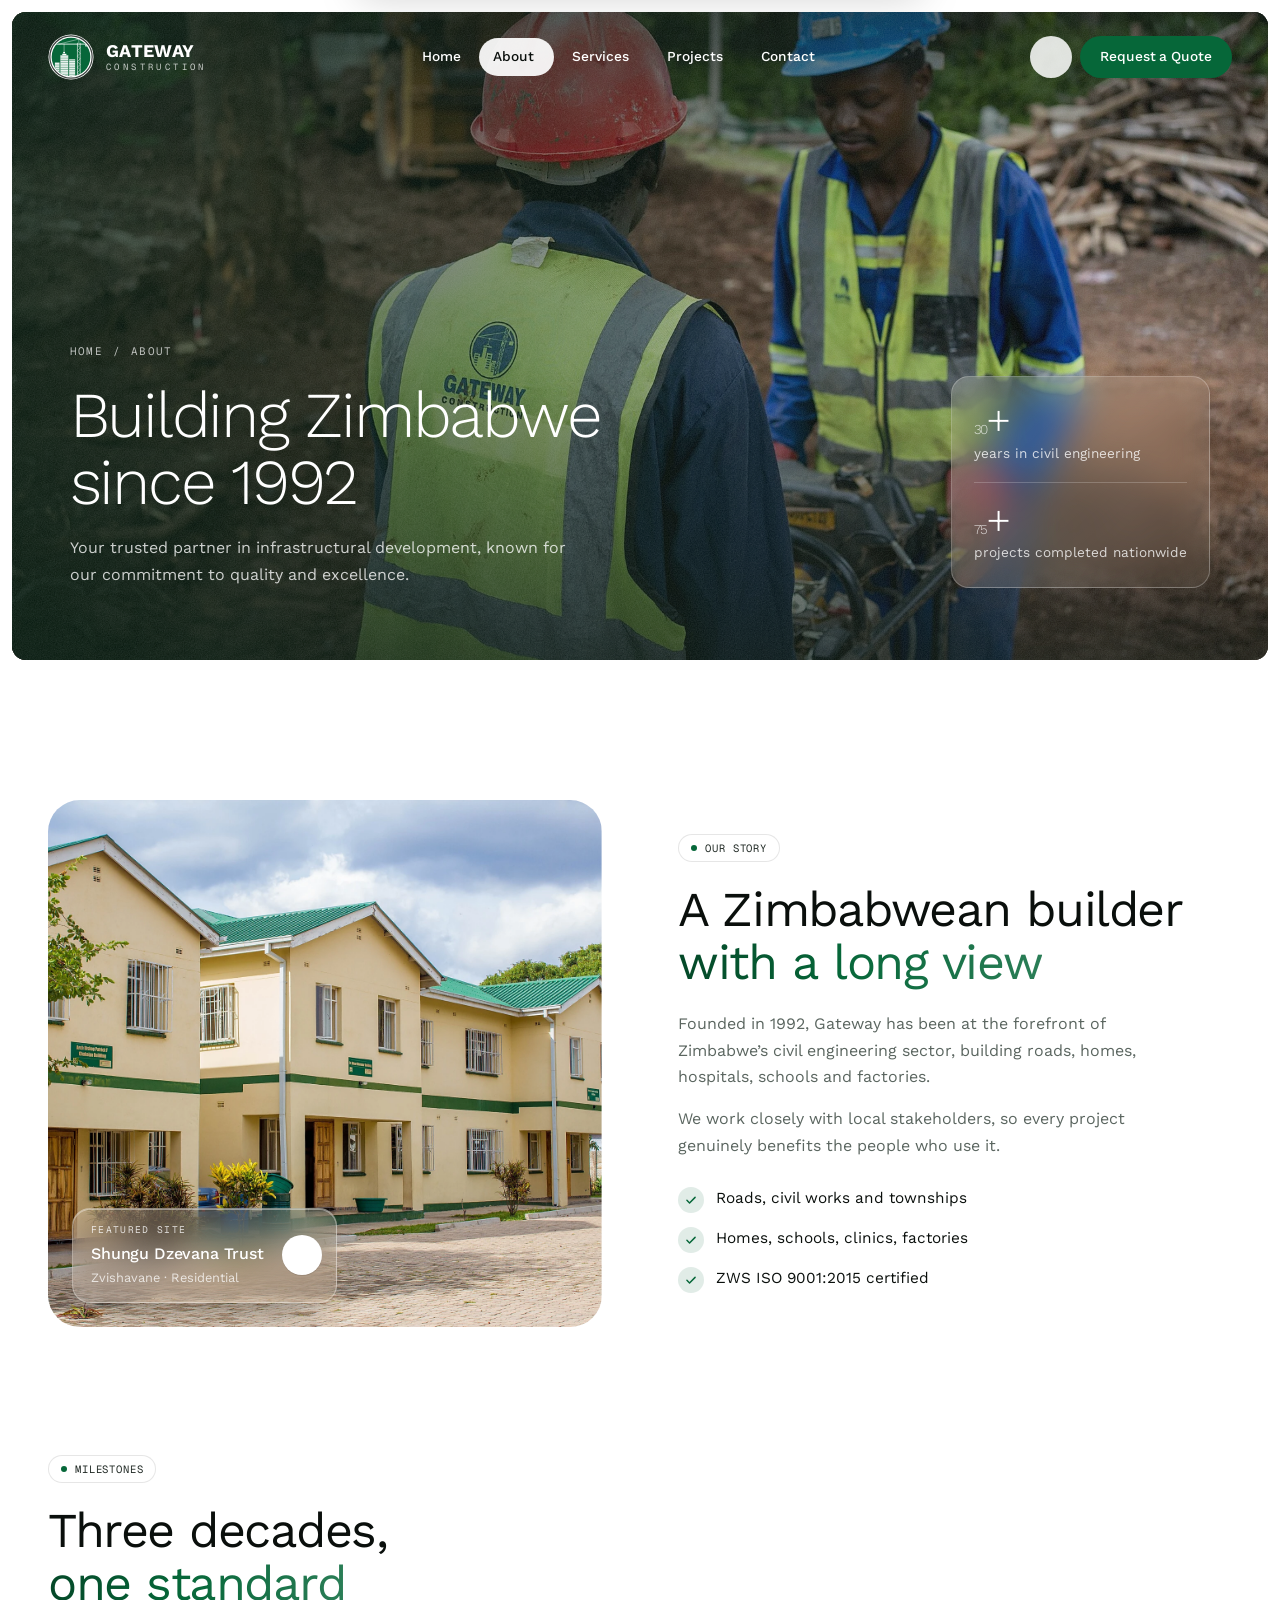
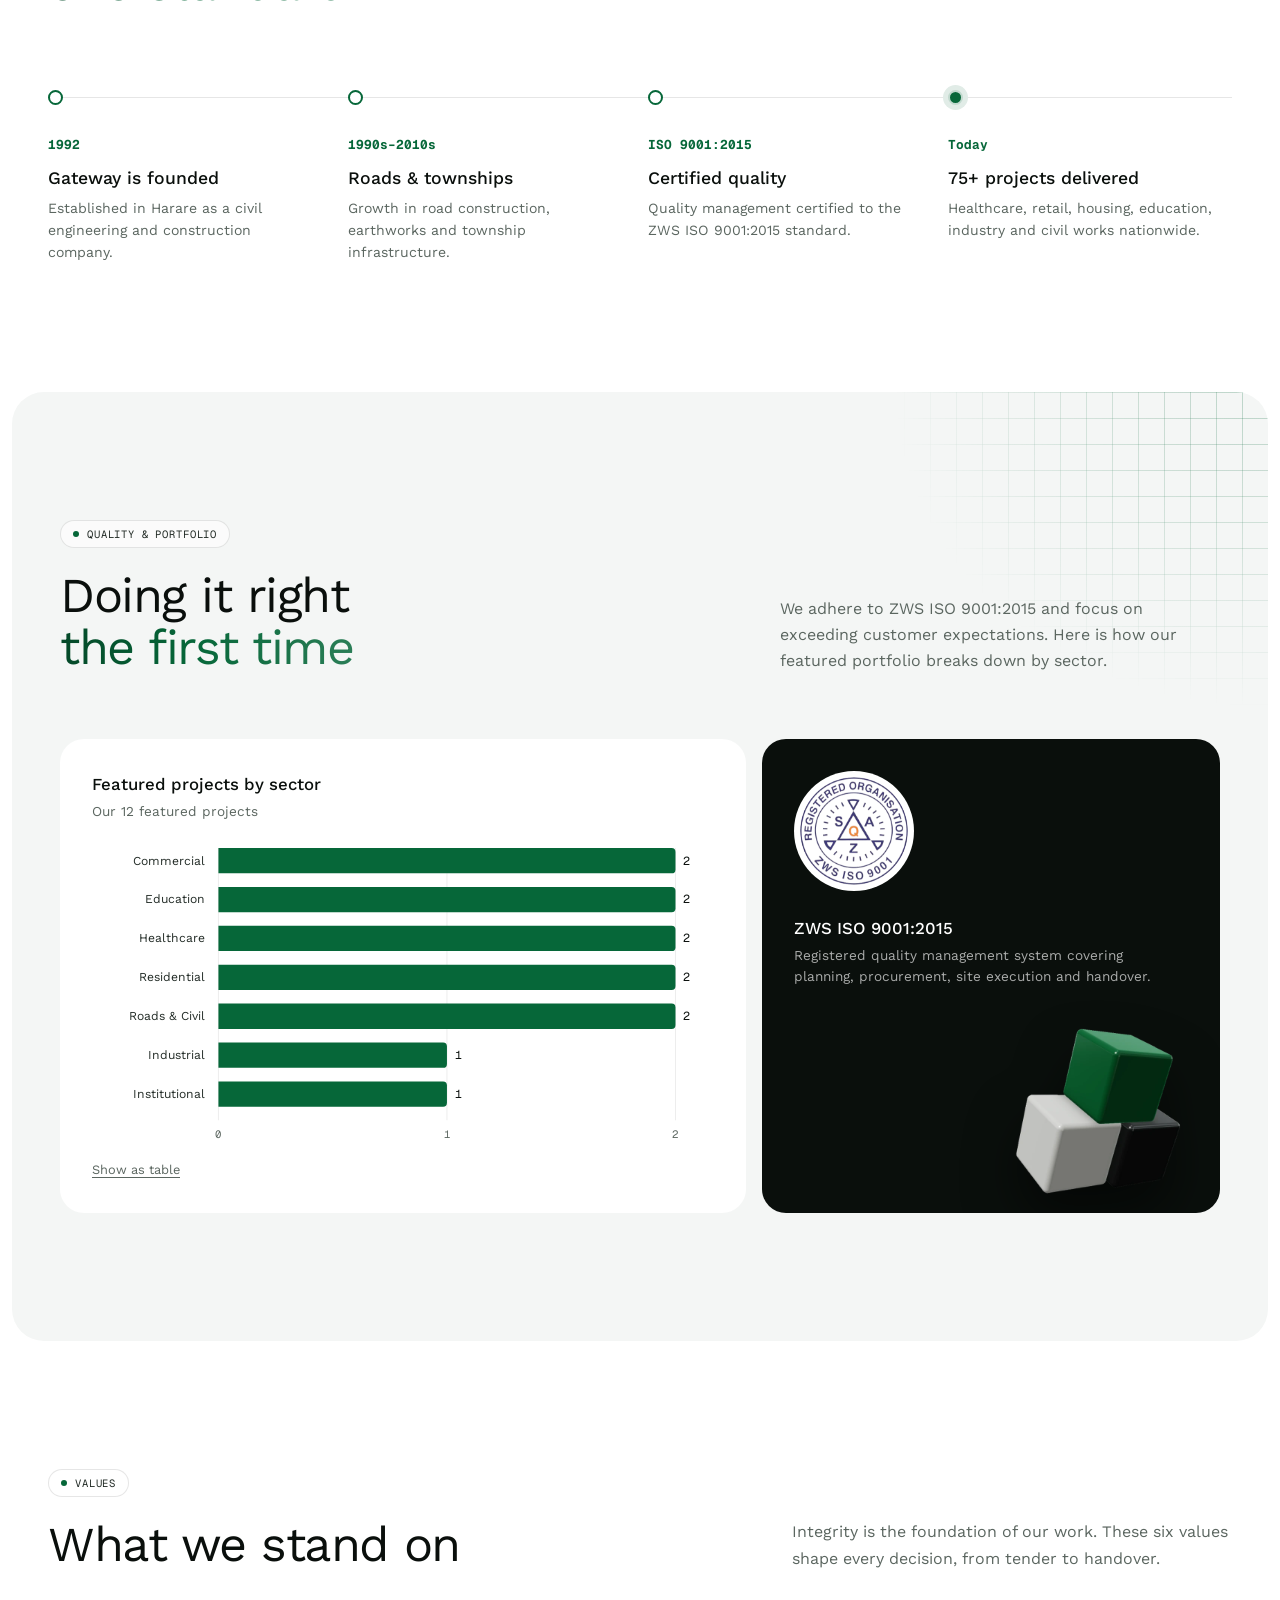
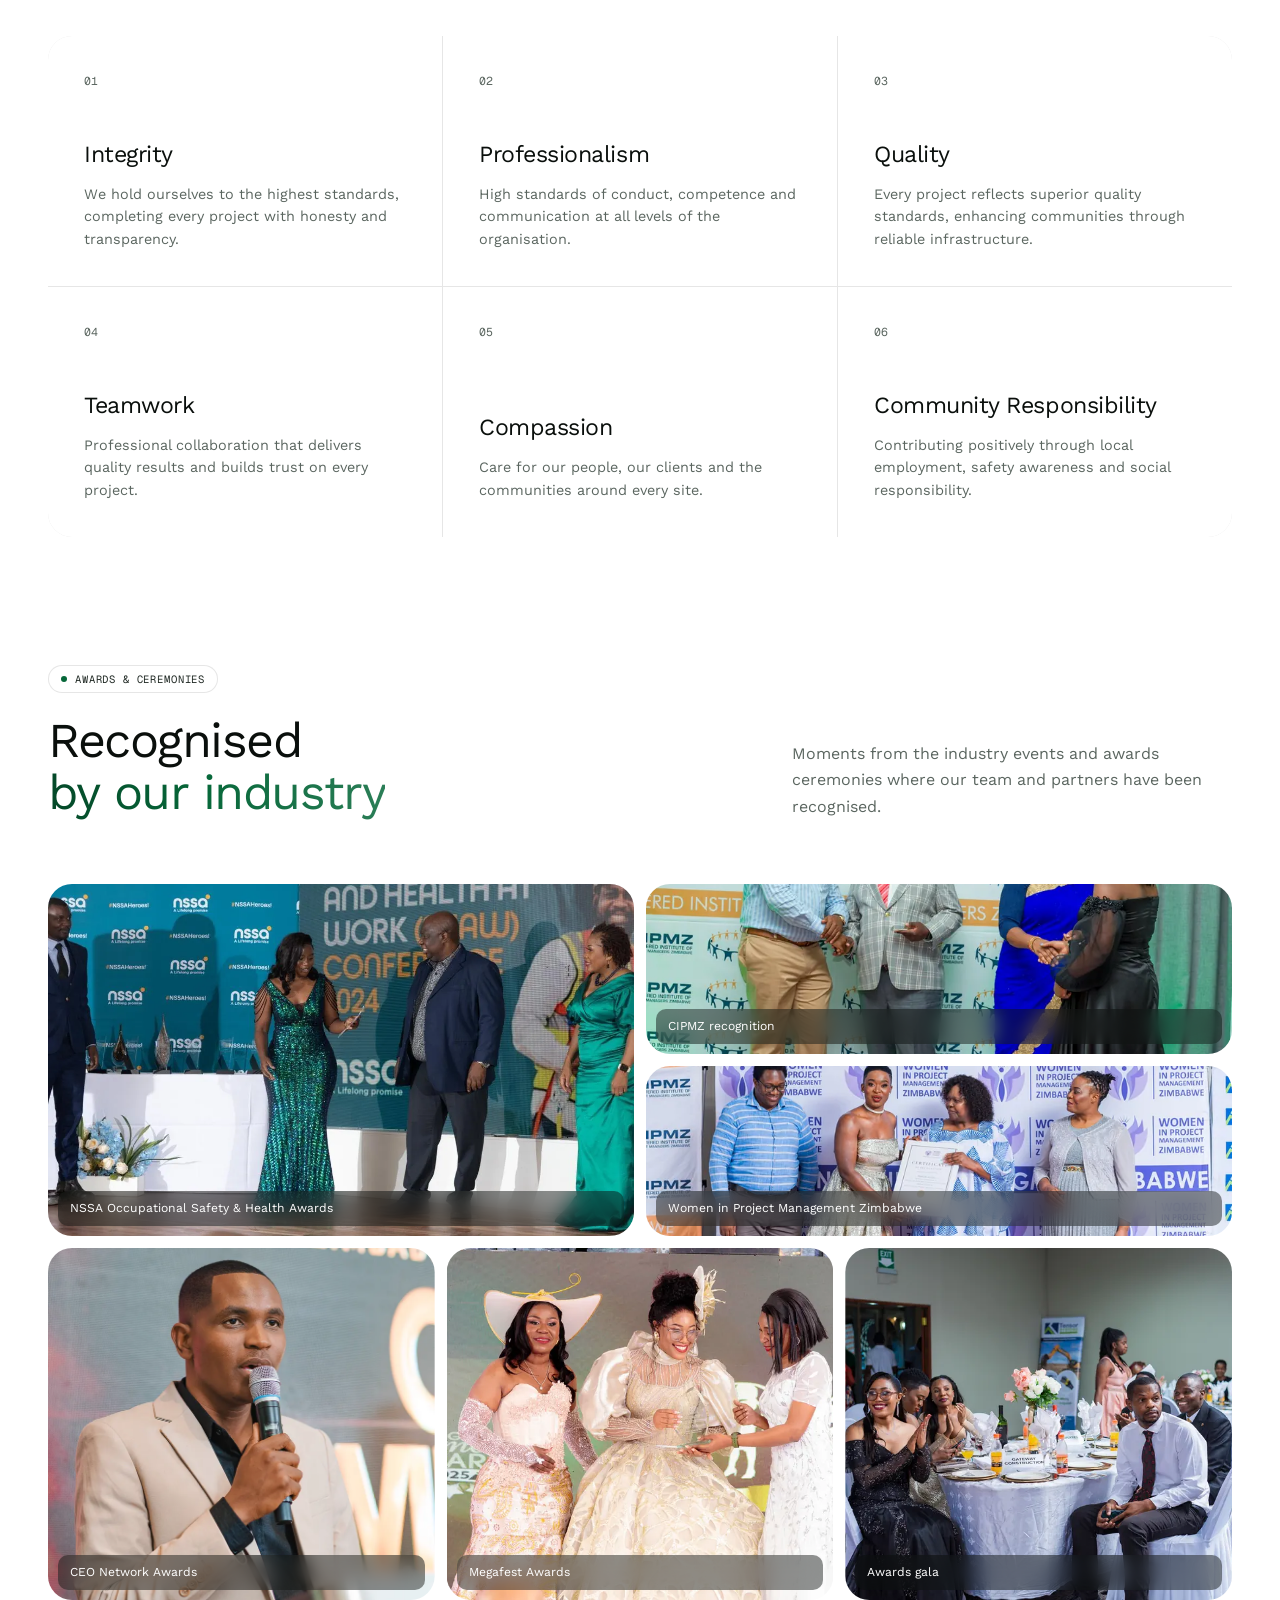
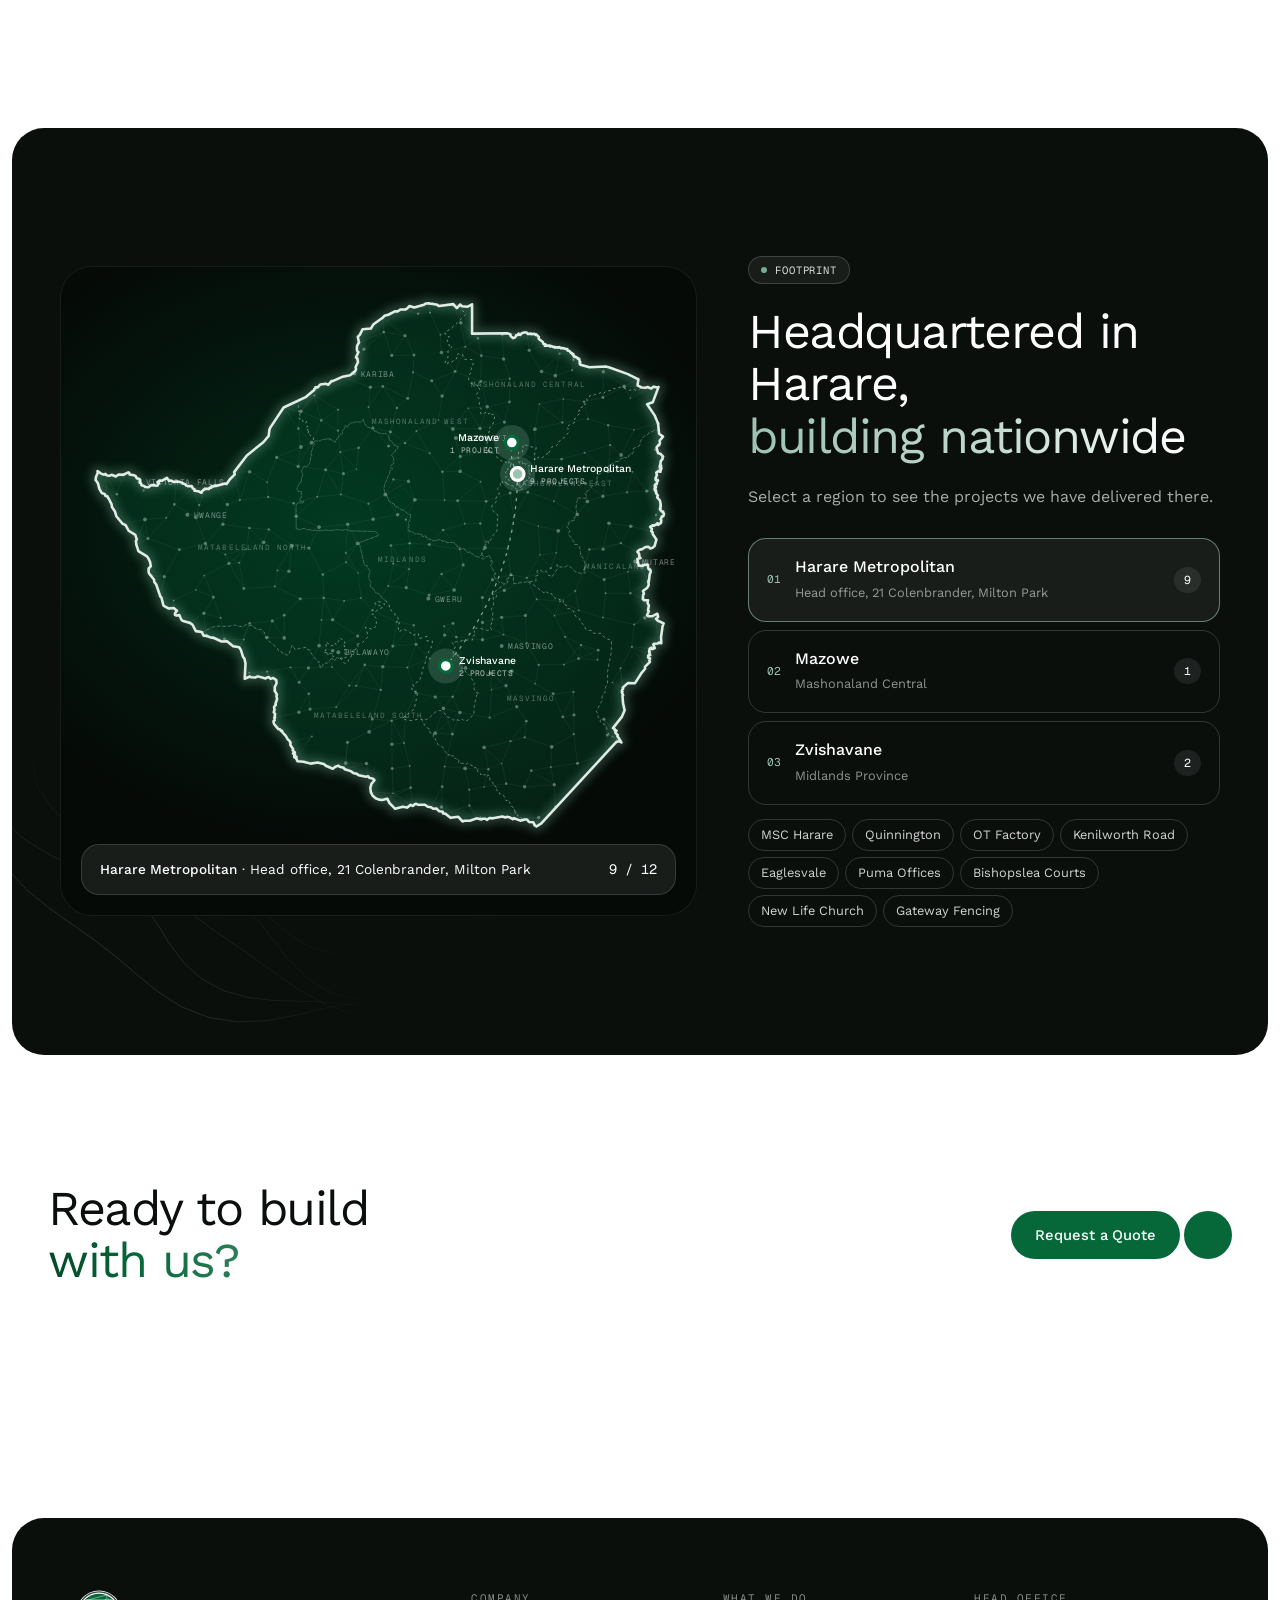
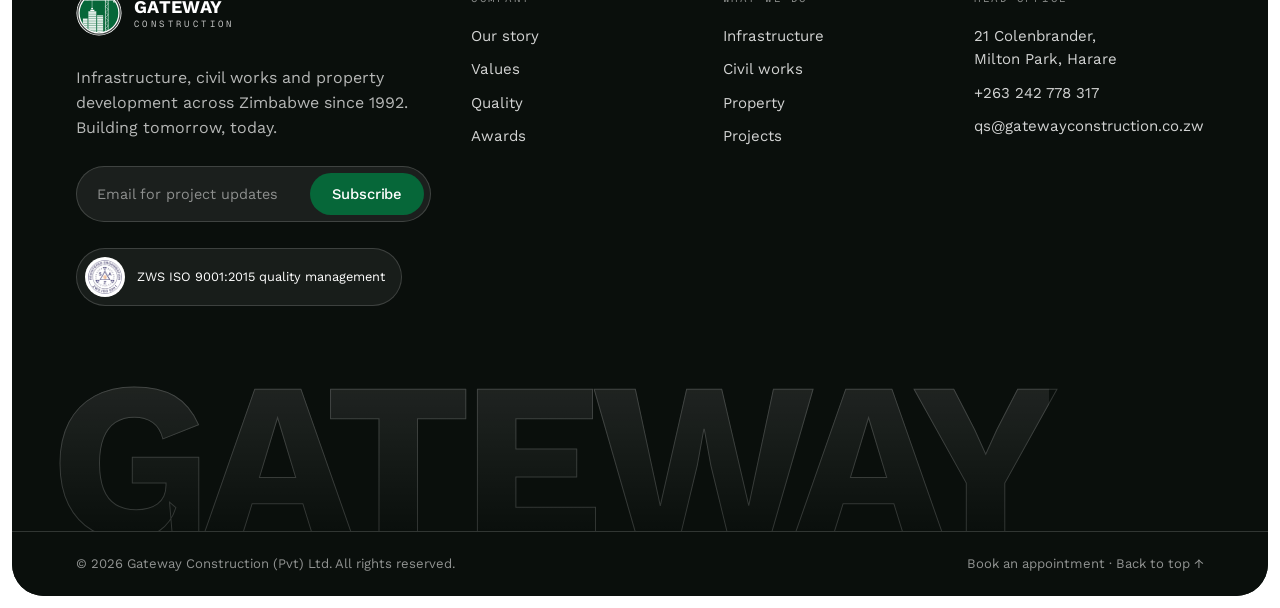
==== about.html @ 13e67cbd "Gateway Construction website Static multi-page site (home, about, services, projects, contact) with " ====
<!doctype html>
<html lang="en">
<head>
<meta charset="utf-8">
<meta name="viewport" content="width=device-width, initial-scale=1">
<title>About Gateway Construction | Since 1992</title>
<meta name="description" content="Since 1992 Gateway Construction has been at the forefront of Zimbabwe's civil engineering sector. Our story, values, ISO 9001:2015 quality commitment and awards.">
<meta name="theme-color" content="#066739">
<meta property="og:title" content="About Gateway Construction | Since 1992">
<meta property="og:description" content="Since 1992 Gateway Construction has been at the forefront of Zimbabwe's civil engineering sector. Our story, values, ISO 9001:2015 quality commitment and awards.">
<meta property="og:image" content="assets/img/projects/msc-00.webp">
<link rel="icon" href="assets/img/favicon.svg" type="image/svg+xml">
<link rel="preconnect" href="https://fonts.googleapis.com">
<link rel="preconnect" href="https://fonts.gstatic.com" crossorigin>
<link href="https://fonts.googleapis.com/css2?family=Geist+Mono:wght@400;500&family=Work+Sans:wght@300;400;500;600;700&display=swap" rel="stylesheet">
<link rel="stylesheet" href="https://cdn.jsdelivr.net/npm/@phosphor-icons/web@2.1.1/src/duotone/style.css">
<link rel="stylesheet" href="assets/css/style.css">
</head>
<body data-page="about" id="top">
<a class="skip-link" href="#main">Skip to content</a>
<svg width="0" height="0" style="position:absolute" aria-hidden="true">
  <defs>
    <pattern id="gw-win" width="4" height="5" patternUnits="userSpaceOnUse"><rect x="1" y="1.2" width="2" height="2.4" fill="#066739"/></pattern>
    <clipPath id="gw-clip"><circle cx="50" cy="50" r="42"/></clipPath>
  </defs>
  <symbol id="gw-mark" viewBox="0 0 100 100">
    <circle cx="50" cy="50" r="49" fill="#fff"/>
    <circle cx="50" cy="50" r="46" fill="none" stroke="#3d4240" stroke-width="2.6"/>
    <circle cx="50" cy="50" r="42" fill="#066739"/>
    <g clip-path="url(#gw-clip)">
      <g stroke="#fff" fill="none" stroke-linecap="round">
        <path d="M64 20V98M70 20V98" stroke-width="1.3"/>
        <path d="M64 24L70 30L64 36L70 42L64 48L70 54L64 60L70 66L64 72L70 78L64 84L70 90L64 96" stroke-width=".9"/>
        <path d="M18 22H88" stroke-width="1.8"/>
        <path d="M67 11L24 22M67 11L86 22M67 11V20" stroke-width=".9"/>
        <path d="M35 22V39" stroke-width=".9"/>
      </g>
      <rect x="81" y="22" width="6" height="5" fill="#fff"/>
      <rect x="33" y="39" width="4" height="3" fill="#fff"/>
      <rect x="27" y="46" width="17" height="60" fill="#fff"/><rect x="27" y="46" width="17" height="60" fill="url(#gw-win)"/>
      <rect x="31" y="43" width="9" height="3" fill="#fff"/>
      <rect x="46" y="55" width="13" height="50" fill="#fff"/><rect x="46" y="55" width="13" height="50" fill="url(#gw-win)"/>
      <rect x="15" y="62" width="10" height="40" fill="#fff"/><rect x="15" y="62" width="10" height="40" fill="url(#gw-win)"/>
    </g>
  </symbol>
  <symbol id="i-arrow" viewBox="0 0 24 24"><path d="M7 17L17 7M8 7h9v9" fill="none" stroke="currentColor" stroke-width="1.8" stroke-linecap="round" stroke-linejoin="round"/></symbol>
  <symbol id="i-right" viewBox="0 0 24 24"><path d="M4 12h15M13 6l6 6-6 6" fill="none" stroke="currentColor" stroke-width="1.6" stroke-linecap="round" stroke-linejoin="round"/></symbol>
  <symbol id="i-left" viewBox="0 0 24 24"><path d="M20 12H5M11 6l-6 6 6 6" fill="none" stroke="currentColor" stroke-width="1.6" stroke-linecap="round" stroke-linejoin="round"/></symbol>
  <symbol id="i-caret" viewBox="0 0 12 12"><path d="M2.5 4.5L6 8l3.5-3.5" fill="none" stroke="currentColor" stroke-width="1.5" stroke-linecap="round" stroke-linejoin="round"/></symbol>
  <symbol id="i-search" viewBox="0 0 24 24"><circle cx="11" cy="11" r="6.5" fill="none" stroke="currentColor" stroke-width="1.8"/><path d="M16 16l4 4" stroke="currentColor" stroke-width="1.8" stroke-linecap="round"/></symbol>
  <symbol id="i-menu" viewBox="0 0 24 24"><path d="M4 8h16M4 16h16" stroke="currentColor" stroke-width="1.8" stroke-linecap="round"/></symbol>
  <symbol id="i-close" viewBox="0 0 24 24"><path d="M6 6l12 12M18 6L6 18" stroke="currentColor" stroke-width="1.8" stroke-linecap="round"/></symbol>
  <symbol id="i-phone" viewBox="0 0 24 24"><path d="M5 4h4l2 5-2.5 1.5a11 11 0 0 0 5 5L15 13l5 2v4a2 2 0 0 1-2 2A16 16 0 0 1 3 6a2 2 0 0 1 2-2" fill="none" stroke="currentColor" stroke-width="1.7" stroke-linejoin="round"/></symbol>
  <symbol id="i-mail" viewBox="0 0 24 24"><rect x="3" y="5" width="18" height="14" rx="2.5" fill="none" stroke="currentColor" stroke-width="1.7"/><path d="M4 7l8 6 8-6" fill="none" stroke="currentColor" stroke-width="1.7" stroke-linejoin="round"/></symbol>
  <symbol id="i-pin" viewBox="0 0 24 24"><path d="M12 21s-7-6.2-7-11.5a7 7 0 0 1 14 0C19 14.8 12 21 12 21z" fill="none" stroke="currentColor" stroke-width="1.7"/><circle cx="12" cy="9.5" r="2.5" fill="none" stroke="currentColor" stroke-width="1.7"/></symbol>
  <symbol id="i-clock" viewBox="0 0 24 24"><circle cx="12" cy="12" r="8.5" fill="none" stroke="currentColor" stroke-width="1.7"/><path d="M12 7.5V12l3 2" fill="none" stroke="currentColor" stroke-width="1.7" stroke-linecap="round"/></symbol>
  <symbol id="s-infra" viewBox="0 0 24 24"><path d="M3 20h18M5 20V10l7-5 7 5v10M9 20v-6h6v6" fill="none" stroke="currentColor" stroke-width="1.7" stroke-linejoin="round"/></symbol>
  <symbol id="s-civil" viewBox="0 0 24 24"><path d="M3 18h4l3-9h4l3 9h4M8.5 13.5h7M12 9V4" fill="none" stroke="currentColor" stroke-width="1.7" stroke-linecap="round" stroke-linejoin="round"/></symbol>
  <symbol id="s-property" viewBox="0 0 24 24"><path d="M4 20V8l6-4v16M10 20V10h10v10M3 20h18M13 13h1M17 13h1M13 16h1M17 16h1M6.5 9h1M6.5 12h1M6.5 15h1" fill="none" stroke="currentColor" stroke-width="1.7" stroke-linecap="round" stroke-linejoin="round"/></symbol>
  <symbol id="s-road" viewBox="0 0 24 24"><path d="M8 3L4 21M16 3l4 18M12 4v3M12 10.5v3M12 17v3" fill="none" stroke="currentColor" stroke-width="1.7" stroke-linecap="round"/></symbol>
  <symbol id="v-1" viewBox="0 0 48 48"><path d="M24 4v40M4 24h40" stroke="currentColor" stroke-width="2" fill="none"/><circle cx="24" cy="24" r="10" fill="none" stroke="currentColor" stroke-width="2"/></symbol>
  <symbol id="v-2" viewBox="0 0 48 48"><rect x="6" y="6" width="36" height="36" rx="4" fill="none" stroke="currentColor" stroke-width="2"/><path d="M6 24h36M24 6v36" stroke="currentColor" stroke-width="2"/></symbol>
  <symbol id="v-3" viewBox="0 0 48 48"><path d="M24 4l18 10v20L24 44 6 34V14z" fill="none" stroke="currentColor" stroke-width="2" stroke-linejoin="round"/><path d="M6 14l18 10 18-10M24 24v20" fill="none" stroke="currentColor" stroke-width="2"/></symbol>
  <symbol id="v-4" viewBox="0 0 48 48"><circle cx="17" cy="24" r="12" fill="none" stroke="currentColor" stroke-width="2"/><circle cx="31" cy="24" r="12" fill="none" stroke="currentColor" stroke-width="2"/></symbol>
  <symbol id="v-5" viewBox="0 0 48 48"><path d="M8 40V20a16 16 0 0 1 32 0v20" fill="none" stroke="currentColor" stroke-width="2"/><path d="M16 40V22a8 8 0 0 1 16 0v18M4 40h40" fill="none" stroke="currentColor" stroke-width="2"/></symbol>
  <symbol id="v-6" viewBox="0 0 48 48"><path d="M4 40h40M8 40V28h8v12M20 40V18h8v22M32 40V8h8v32" fill="none" stroke="currentColor" stroke-width="2" stroke-linejoin="round"/></symbol>
</svg>


<div class="hero-frame">
  <section class="page-hero">
    <header class="nav">
  <a class="brand" href="index.html" aria-label="Gateway Construction home">
    <svg aria-hidden="true"><use href="#gw-mark"/></svg>
    <span class="brand-word"><b>GATEWAY</b><small>CONSTRUCTION</small></span>
  </a>
  <nav aria-label="Main">
    <ul class="menu menu-main">
      <li><a class="menu-link" data-nav="home" href="index.html">Home</a></li>
      <li><a class="menu-link" data-nav="about" href="about.html">About <i class="ph-duotone ph-caret-down caret" aria-hidden="true"></i></a>
        <div class="dropdown"><a href="about.html#story"><span>01</span>Our story</a><a href="about.html#values"><span>02</span>Values</a><a href="about.html#quality"><span>03</span>Quality &amp; ISO 9001</a><a href="about.html#awards"><span>04</span>Awards &amp; ceremonies</a></div></li>
      <li><a class="menu-link" data-nav="services" href="services.html">Services <i class="ph-duotone ph-caret-down caret" aria-hidden="true"></i></a>
        <div class="dropdown"><a href="services.html#infrastructure"><span>01</span>Infrastructure development</a><a href="services.html#civil"><span>02</span>Civil works</a><a href="services.html#property"><span>03</span>Property development</a><a href="services.html#process"><span>04</span>How we deliver</a></div></li>
      <li><a class="menu-link" data-nav="projects" href="projects.html">Projects <i class="ph-duotone ph-caret-down caret" aria-hidden="true"></i></a>
        <div class="dropdown"><a href="projects.html?project=msc"><span>HC</span>Medical Specialists Centre</a><a href="projects.html?project=mazowe"><span>CM</span>Mazowe Walk Mall</a><a href="projects.html?project=quinnington"><span>RS</span>Quinnington Housing</a><a href="projects.html#map"><span>ZW</span>Project map</a></div></li>
      <li><a class="menu-link" data-nav="contact" href="contact.html">Contact</a></li>
    </ul>
  </nav>
  <div class="nav-actions">
    <a class="icon-btn search" href="projects.html" aria-label="Browse projects"><i class="ph-duotone ph-magnifying-glass" aria-hidden="true"></i></a>
    <a class="btn" href="contact.html">Request a Quote</a>
    <a class="nav-proj" href="projects.html">Projects</a>
    <button class="burger" type="button" data-drawer="open" aria-label="Open menu" aria-expanded="false"><i class="ph-duotone ph-list" aria-hidden="true"></i></button>
  </div>
</header>

    <img src="assets/img/hero/eaglesvale-01.webp" alt="" fetchpriority="high">
    <div class="page-hero-body" id="main">
      <div>
        <p class="crumbs"><a href="index.html">Home</a> / <span>About</span></p>
        <h1 class="h1" data-split>Building Zimbabwe<br>since 1992</h1>
        <p class="lede" data-reveal style="--d:.4s">Your trusted partner in infrastructural development, known for our commitment to quality and excellence.</p>
      </div>
      <div class="page-hero-glass" data-reveal style="--d:.55s">
        <b><span data-count="30">30</span>+</b><span>years in civil engineering</span>
        <hr><b><span data-count="75">75</span>+</b><span>projects completed nationwide</span>
      </div>
    </div>
  </section>
</div>

<main>
  <section class="section" id="story">
    <div class="container feature">
      <div class="feature-media img-reveal">
        <img src="assets/img/hero/shungu-01.webp" alt="Double-storey residential units built for the Shungu Dzevana Trust" loading="lazy">
        <a class="photo-label" href="projects.html?project=shungu"><span><small>Featured site</small><b>Shungu Dzevana Trust</b><em>Zvishavane · Residential</em></span><span class="arrow-circle arrow-circle--white"><i class="ph-duotone ph-arrow-up-right" aria-hidden="true"></i></span></a>
      </div>
      <div>
        <span class="tag">Our story</span>
        <h2 class="h2" style="margin-top:22px" data-split>A Zimbabwean builder<br><span class="tone-grad">with a long view</span></h2>
        <p class="lede" style="margin-top:22px" data-reveal>Founded in 1992, Gateway has been at the forefront of Zimbabwe’s civil engineering sector, building roads, homes, hospitals, schools and factories.</p>
        <p class="lede" style="margin-top:16px" data-reveal>We work closely with local stakeholders, so every project genuinely benefits the people who use it.</p>
        <ul class="check-list" data-reveal>
          <li>Roads, civil works and townships</li>
          <li>Homes, schools, clinics, factories</li>
          <li>ZWS ISO 9001:2015 certified</li>
        </ul>
      </div>
    </div>
  </section>

  <section class="section section--flush-top">
    <div class="container">
      <div class="section-head"><div><span class="tag">Milestones</span><h2 class="h2" data-split>Three decades,<br><span class="tone-grad">one standard</span></h2></div></div>
      <div class="timeline">
        <div class="tl-item" data-reveal><b>1992</b><h3>Gateway is founded</h3><p>Established in Harare as a civil engineering and construction company.</p></div>
        <div class="tl-item" data-reveal style="--d:.08s"><b>1990s–2010s</b><h3>Roads &amp; townships</h3><p>Growth in road construction, earthworks and township infrastructure.</p></div>
        <div class="tl-item" data-reveal style="--d:.16s"><b>ISO 9001:2015</b><h3>Certified quality</h3><p>Quality management certified to the ZWS ISO 9001:2015 standard.</p></div>
        <div class="tl-item is-now" data-reveal style="--d:.24s"><b>Today</b><h3>75+ projects delivered</h3><p>Healthcare, retail, housing, education, industry and civil works nationwide.</p></div>
      </div>
    </div>
  </section>

  <section class="panel section" id="quality" data-pattern="grid" data-pattern-pos="tr">
    <div class="container">
      <div class="section-head">
        <div><span class="tag">Quality &amp; portfolio</span><h2 class="h2" data-split>Doing it right<br><span class="tone-grad">the first time</span></h2></div>
        <p class="lede" data-reveal>We adhere to ZWS ISO 9001:2015 and focus on exceeding customer expectations. Here is how our featured portfolio breaks down by sector.</p>
      </div>
      <div style="display:grid;grid-template-columns:minmax(0,1.5fr) minmax(0,1fr);gap:16px" class="q-grid">
        <div class="chart-card" style="background:#fff" data-reveal>
          <p class="chart-title">Featured projects by sector</p>
          <p class="chart-sub">Our 12 featured projects</p>
          <div class="chart" data-chart="sectors"></div>
          <button class="chart-table-toggle" type="button" aria-expanded="false">Show as table</button>
          <table class="chart-table" data-chart-table hidden></table>
        </div>
        <div class="chart-card" style="background:var(--ink);color:#fff;display:flex;flex-direction:column;overflow:hidden;--d:.1s" data-reveal>
          <img src="assets/img/clients/iso.png" alt="ZWS ISO 9001 Registered Organisation mark" width="120" height="120" style="width:120px;background:#fff;border-radius:50%;padding:6px">
          <p class="chart-title" style="margin-top:24px">ZWS ISO 9001:2015</p>
          <p class="chart-sub" style="color:rgba(255,255,255,.65)">Registered quality management system covering planning, procurement, site execution and handover.</p>
          <img src="assets/img/obj-blocks.webp" alt="" aria-hidden="true" style="width:180px;margin:auto 0 -20px auto;animation:float 7s ease-in-out infinite;filter:drop-shadow(0 30px 26px rgba(0,0,0,.5))" loading="lazy">
        </div>
      </div>
    </div>
  </section>

  <section class="section" id="values">
    <div class="container">
      <div class="section-head"><div><span class="tag">Values</span><h2 class="h2" data-split>What we stand on</h2></div><p class="lede" data-reveal>Integrity is the foundation of our work. These six values shape every decision, from tender to handover.</p></div>
      <div class="values">
        <div class="value" data-reveal><span class="n">01<i class="ph-duotone ph-shield-check glyph" aria-hidden="true"></i></span><h3>Integrity</h3><p>We hold ourselves to the highest standards, completing every project with honesty and transparency.</p></div>
        <div class="value" data-reveal style="--d:.06s"><span class="n">02<i class="ph-duotone ph-briefcase glyph" aria-hidden="true"></i></span><h3>Professionalism</h3><p>High standards of conduct, competence and communication at all levels of the organisation.</p></div>
        <div class="value" data-reveal style="--d:.12s"><span class="n">03<i class="ph-duotone ph-seal-check glyph" aria-hidden="true"></i></span><h3>Quality</h3><p>Every project reflects superior quality standards, enhancing communities through reliable infrastructure.</p></div>
        <div class="value" data-reveal><span class="n">04<i class="ph-duotone ph-users-three glyph" aria-hidden="true"></i></span><h3>Teamwork</h3><p>Professional collaboration that delivers quality results and builds trust on every project.</p></div>
        <div class="value" data-reveal style="--d:.06s"><span class="n">05<i class="ph-duotone ph-hand-heart glyph" aria-hidden="true"></i></span><h3>Compassion</h3><p>Care for our people, our clients and the communities around every site.</p></div>
        <div class="value" data-reveal style="--d:.12s"><span class="n">06<i class="ph-duotone ph-house-line glyph" aria-hidden="true"></i></span><h3>Community Responsibility</h3><p>Contributing positively through local employment, safety awareness and social responsibility.</p></div>
      </div>
    </div>
  </section>

  <section class="section section--flush-top" id="awards">
    <div class="container">
      <div class="section-head"><div><span class="tag">Awards &amp; ceremonies</span><h2 class="h2" data-split>Recognised<br><span class="tone-grad">by our industry</span></h2></div><p class="lede" data-reveal>Moments from the industry events and awards ceremonies where our team and partners have been recognised.</p></div>
      <div class="awards">
        <figure class="a1 img-reveal"><img src="assets/img/projects/awards-01.webp" alt="Award presentation on stage at the NSSA occupational safety and health conference" loading="lazy"><figcaption>NSSA Occupational Safety &amp; Health Awards</figcaption></figure>
        <figure class="a2 img-reveal" style="--d:.08s"><img src="assets/img/projects/awards-03-sm.webp" alt="Gateway representatives receiving recognition at a CIPMZ event" loading="lazy"><figcaption>CIPMZ recognition</figcaption></figure>
        <figure class="a5 img-reveal" style="--d:.16s"><img src="assets/img/projects/awards-04-sm.webp" alt="Certificate presentation at a Women in Project Management Zimbabwe event" loading="lazy"><figcaption>Women in Project Management Zimbabwe</figcaption></figure>
        <figure class="a3 img-reveal"><img src="assets/img/projects/awards-02-sm.webp" alt="Speaker addressing the CEO Network awards" loading="lazy"><figcaption>CEO Network Awards</figcaption></figure>
        <figure class="a4 img-reveal" style="--d:.08s"><img src="assets/img/projects/awards-00-sm.webp" alt="Award presentation on stage at the Megafest awards" loading="lazy"><figcaption>Megafest Awards</figcaption></figure>
        <figure class="a6 img-reveal" style="--d:.16s"><img src="assets/img/projects/awards-05-sm.webp" alt="Guests seated at an awards gala dinner" loading="lazy"><figcaption>Awards gala</figcaption></figure>
      </div>
    </div>
  </section>

  <section class="panel panel--ink on-dark section" id="map" data-pattern="contour" data-pattern-pos="bl">
    <div class="container map-wrap">
      <div class="map-card" data-reveal="fade"><div data-map style="height:100%"></div></div>
      <div>
        <span class="tag">Footprint</span>
        <h2 class="h2" style="margin-top:22px" data-split>Headquartered in Harare,<br><span class="tone-grad">building nationwide</span></h2>
        <p class="lede" style="color:rgba(255,255,255,.65);margin:20px 0 28px" data-reveal>Select a region to see the projects we have delivered there.</p>
        <ul class="map-list" data-map-list></ul>
        <p class="map-detail" data-map-detail aria-live="polite"></p>
      </div>
    </div>
  </section>

  <section class="section">
    <div class="container" style="display:flex;justify-content:space-between;align-items:center;gap:24px;flex-wrap:wrap">
      <h2 class="h2" data-split>Ready to build<br><span class="tone-grad">with us?</span></h2>
      <a class="btn-pair" href="contact.html" data-reveal><span class="btn">Request a Quote</span><span class="arrow-circle"><i class="ph-duotone ph-arrow-up-right" aria-hidden="true"></i></span></a>
    </div>
  </section>
</main>

<footer class="footer on-dark">
  <div class="footer-top">
    <div>
      <a class="brand" href="index.html"><svg aria-hidden="true"><use href="#gw-mark"/></svg><span class="brand-word"><b>GATEWAY</b><small>CONSTRUCTION</small></span></a>
      <p style="margin-top:22px;color:rgba(255,255,255,.7);max-width:36ch">Infrastructure, civil works and property development across Zimbabwe since 1992. Building tomorrow, today.</p>
      <form class="news" data-news><label class="sr-only" for="news-email">Email address</label><input id="news-email" type="email" placeholder="Email for project updates" required><button class="btn" type="submit">Subscribe</button></form>
      <span class="iso-badge"><img src="assets/img/clients/iso.png" alt="" width="40" height="40">ZWS ISO 9001:2015 quality management</span>
    </div>
    <div><h4>Company</h4><ul><li><a href="about.html#story">Our story</a></li><li><a href="about.html#values">Values</a></li><li><a href="about.html#quality">Quality</a></li><li><a href="about.html#awards">Awards</a></li></ul></div>
    <div><h4>What we do</h4><ul><li><a href="services.html#infrastructure">Infrastructure</a></li><li><a href="services.html#civil">Civil works</a></li><li><a href="services.html#property">Property</a></li><li><a href="projects.html">Projects</a></li></ul></div>
    <div><h4>Head office</h4><ul><li><a href="https://maps.google.com/?q=21+Colenbrander+Milton+Park+Harare" target="_blank" rel="noopener">21 Colenbrander,<br>Milton Park, Harare</a></li><li><a href="tel:+263242778317">+263 242 778 317</a></li><li><a href="mailto:qs@gatewayconstruction.co.zw">qs@gatewayconstruction.co.zw</a></li></ul></div>
  </div>
  <div class="footer-word" aria-hidden="true"><span>GATEWAY</span></div>
  <div class="footer-bottom"><span>© <span data-year>2026</span> Gateway Construction (Pvt) Ltd. All rights reserved.</span><span><a href="contact.html">Book an appointment</a> · <a href="#top">Back to top ↑</a></span></div>
</footer>
<div class="nav-sticky">
  <a class="brand" href="index.html" aria-label="Gateway Construction home"><svg aria-hidden="true"><use href="#gw-mark"/></svg></a>
  <ul class="menu">
    <li><a class="menu-link" data-nav="home" href="index.html">Home</a></li>
    <li><a class="menu-link" data-nav="about" href="about.html">About</a></li>
    <li><a class="menu-link" data-nav="services" href="services.html">Services</a></li>
    <li><a class="menu-link" data-nav="projects" href="projects.html">Projects</a></li>
    <li><a class="menu-link" data-nav="contact" href="contact.html">Contact</a></li>
  </ul>
  <a class="btn" href="contact.html">Request a Quote</a>
  <a class="nav-proj" href="projects.html">Projects</a>
  <button class="burger" type="button" data-drawer="open" aria-label="Open menu" aria-expanded="false"><i class="ph-duotone ph-list" aria-hidden="true"></i></button>
</div>

<div class="drawer" id="drawer" role="dialog" aria-modal="true" aria-label="Menu">
  <div class="drawer-top">
    <a class="brand" href="index.html"><svg aria-hidden="true"><use href="#gw-mark"/></svg><span class="brand-word"><b>GATEWAY</b><small>CONSTRUCTION</small></span></a>
    <button class="icon-btn" type="button" data-drawer="close" aria-label="Close menu"><i class="ph-duotone ph-x" aria-hidden="true"></i></button>
  </div>
  <nav aria-label="Mobile">
    <a href="index.html">Home <small>01</small></a>
    <a href="about.html">About <small>02</small></a>
    <div class="drawer-sub"><a href="about.html#story">Our story</a><a href="about.html#values">Values</a><a href="about.html#quality">Quality</a><a href="about.html#awards">Awards</a></div>
    <a href="services.html">Services <small>03</small></a>
    <div class="drawer-sub"><a href="services.html#infrastructure">Infrastructure</a><a href="services.html#civil">Civil works</a><a href="services.html#property">Property</a><a href="services.html#process">Process</a></div>
    <a href="projects.html">Projects <small>04</small></a>
    <div class="drawer-sub"><a href="projects.html?project=msc">MSC</a><a href="projects.html?project=mazowe">Mazowe Walk</a><a href="projects.html?project=quinnington">Quinnington</a><a href="projects.html#map">Map</a></div>
    <a href="contact.html">Contact <small>05</small></a>
  </nav>
  <div class="drawer-foot">
    <a class="btn" href="contact.html" style="justify-self:start;margin-bottom:16px">Request a Quote</a>
    <a href="tel:+263242778317">+263 242 778 317</a>
    <a href="mailto:qs@gatewayconstruction.co.zw">qs@gatewayconstruction.co.zw</a>
    <span>21 Colenbrander, Milton Park, Harare</span>
  </div>
</div>

<div class="lightbox" role="dialog" aria-modal="true" aria-labelledby="lb-title">
  <div class="lb-stage">
    <img src="[data-uri]" alt="">
    <button class="lb-nav prev" type="button" aria-label="Previous photo"><i class="ph-duotone ph-arrow-left" aria-hidden="true"></i></button>
    <button class="lb-nav next" type="button" aria-label="Next photo"><i class="ph-duotone ph-arrow-right" aria-hidden="true"></i></button>
    <div class="lb-thumbs"></div>
  </div>
  <aside class="lb-side"></aside>
  <button class="lb-close" type="button" aria-label="Close gallery"><i class="ph-duotone ph-x" aria-hidden="true"></i></button>
</div>
<div class="cursor-dot" aria-hidden="true">Drag</div>

<script src="assets/js/data.js"></script>
<script src="assets/js/zim-geo.js"></script>
<script src="assets/js/main.js"></script>
</body>
</html>
---- assets/css/style.css ----
/* =========================================================================
   Gateway Construction — style.css
   Layout language: rounded inset hero, pill navigation, glass tabs,
   bento cards, tinted shape cards, polygonal map, single-series charts.
   ========================================================================= */

:root {
  /* Brand: white, logo green (#066739) and black. Every green below is a direct
     tint (mixed with white) or shade (mixed with black) of the logo green. */
  --ink: #0a0f0c;
  --ink-2: #141b17;
  --ink-3: #222b26;
  --green-950: #021a0e;      /* 25% */
  --green-900: #022917;      /* 40% */
  --green-850: #03391f;      /* 55% */
  --green-800: #044828;      /* 70% */
  --green-700: #055830;      /* 85% */
  --green: #066739;          /* logo green */
  --green-600: #2b7e57;      /* +15% white */
  --green-500: #519475;      /* +30% */
  --green-400: #76ab92;      /* +45% */
  --green-300: #9cc2b0;      /* +60% */
  --green-200: #c1d9ce;      /* +75% */
  --green-100: #e1ece7;      /* +88% */
  --green-50: #f2f7f5;       /* +95% */
  --paper: #f4f6f5;
  --stone: #e9eeeb;
  --stone-2: #dde4e0;
  --white: #fff;
  --muted: #5b6660;
  --muted-2: #89938e;
  --line: rgba(10, 15, 12, .1);
  --line-light: rgba(255, 255, 255, .16);

  --radius-sm: 12px;
  --radius: 18px;
  --radius-lg: 24px;
  --radius-xl: 32px;
  --pill: 999px;

  --ease: cubic-bezier(.22, .8, .2, 1);
  --ease-out: cubic-bezier(.16, 1, .3, 1);
  --ease-in-out: cubic-bezier(.65, 0, .35, 1);

  --font: "Work Sans", "Inter", system-ui, sans-serif;
  --font-mono: "Geist Mono", ui-monospace, "SFMono-Regular", monospace;

  --gutter: clamp(16px, 4vw, 48px);
  --max: 1320px;
  --frame: 12px;             /* inset of rounded hero frames */
  --grain: url("data:image/svg+xml,%3Csvg xmlns='http://www.w3.org/2000/svg' width='180' height='180'%3E%3Cfilter id='n'%3E%3CfeTurbulence type='fractalNoise' baseFrequency='.85' numOctaves='3' stitchTiles='stitch'/%3E%3CfeColorMatrix values='0 0 0 0 1 0 0 0 0 1 0 0 0 0 1 0 0 0 .11 0'/%3E%3C/filter%3E%3Crect width='100%25' height='100%25' filter='url(%23n)'/%3E%3C/svg%3E");
}

*, *::before, *::after { box-sizing: border-box; }
html { -webkit-text-size-adjust: 100%; scroll-behavior: smooth; }
body {
  margin: 0;
  background: var(--white);
  color: var(--ink);
  font-family: var(--font);
  font-size: 16px;
  line-height: 1.55;
  -webkit-font-smoothing: antialiased;
  overflow-x: hidden;
}
img, svg, video { display: block; max-width: 100%; }
a { color: inherit; text-decoration: none; }
button { font: inherit; color: inherit; background: none; border: 0; cursor: pointer; padding: 0; }
h1, h2, h3, h4, p, ul, ol, figure, dl, dd { margin: 0; }
ul, ol { padding: 0; list-style: none; }
::selection { background: var(--green-200); color: var(--ink); }
:focus-visible { outline: 2px solid var(--green-500); outline-offset: 3px; border-radius: 6px; }

.sr-only { position: absolute; width: 1px; height: 1px; overflow: hidden; clip: rect(0 0 0 0); white-space: nowrap; }
.skip-link { position: fixed; left: 16px; top: -60px; z-index: 200; background: var(--ink); color: #fff; padding: 10px 16px; border-radius: var(--pill); transition: top .3s; }
.skip-link:focus { top: 16px; }

.container { width: 100%; max-width: var(--max); margin-inline: auto; padding-inline: var(--gutter); }
.section { padding-block: clamp(72px, 10vw, 140px); position: relative; }
.section--tight { padding-block: clamp(56px, 7vw, 96px); }
.section--flush-top { padding-top: 0; }

/* ---------- type ---------- */
.display {
  font-weight: 300;
  font-size: clamp(2.6rem, 6.4vw, 5.6rem);
  line-height: 1.02;
  letter-spacing: -.035em;
}
.h1 { font-weight: 300; font-size: clamp(2.4rem, 5vw, 4.4rem); line-height: 1.04; letter-spacing: -.035em; }
.h2 { font-weight: 400; font-size: clamp(2rem, 3.8vw, 3.25rem); line-height: 1.08; letter-spacing: -.03em; }
.h3 { font-weight: 400; font-size: clamp(1.3rem, 2vw, 1.65rem); line-height: 1.2; letter-spacing: -.02em; }
.h4 { font-weight: 500; font-size: 1.1rem; letter-spacing: -.01em; }
.lede { font-size: clamp(1rem, 1.25vw, 1.12rem); color: var(--muted); line-height: 1.65; max-width: 52ch; }
.muted { color: var(--muted); }
.mono { font-family: var(--font-mono); }
.tone-green { color: var(--green); }
.tone-grad {
  background: linear-gradient(92deg, var(--green-800) 0%, var(--green) 45%, var(--green-600) 100%);
  -webkit-background-clip: text; background-clip: text; color: transparent;
}
.on-dark .tone-grad { background-image: linear-gradient(92deg, var(--green-300) 0%, var(--green-200) 55%, #fff 100%); }

/* tag pill (Finovate "WHO WE ARE") */
.tag {
  display: inline-flex; align-items: center; gap: 8px;
  height: 28px; padding: 0 12px;
  border: 1px solid var(--line); border-radius: var(--pill);
  font-family: var(--font-mono); font-size: .66rem; letter-spacing: .08em; text-transform: uppercase;
  color: var(--ink-3); background: rgba(255, 255, 255, .6);
  white-space: nowrap;
}
.tag::before { content: ""; width: 6px; height: 6px; border-radius: 50%; background: var(--green); }
.tag--plain::before { display: none; }
.on-dark .tag, .tag--dark { color: rgba(255,255,255,.85); border-color: var(--line-light); background: rgba(255,255,255,.06); }
.on-dark .tag::before, .tag--dark::before { background: var(--green-400); }

/* ---------- buttons ---------- */
.btn {
  --bg: var(--green); --fg: #fff;
  display: inline-flex; align-items: center; gap: 4px;
  height: 48px; padding: 0 22px;
  border-radius: var(--pill); background: var(--bg); color: var(--fg);
  font-size: .92rem; font-weight: 500; letter-spacing: -.005em;
  transition: background .4s var(--ease), color .4s var(--ease), transform .4s var(--ease);
  white-space: nowrap;
}
.btn:hover { --bg: var(--green-800); }
.btn--white { --bg: #fff; --fg: var(--ink); }
.btn--white:hover { --bg: var(--green-100); }
.btn--dark { --bg: var(--ink); --fg: #fff; }
.btn--dark:hover { --bg: var(--green); }
.btn--ghost { --bg: rgba(255,255,255,.12); --fg: #fff; backdrop-filter: blur(12px); -webkit-backdrop-filter: blur(12px); border: 1px solid var(--line-light); }
.btn--ghost:hover { --bg: rgba(255,255,255,.22); }
.btn--line { --bg: transparent; --fg: var(--ink); border: 1px solid var(--line); }
.btn--line:hover { --bg: var(--ink); --fg: #fff; }

/* pill + separate circle arrow, as in the reference hero CTA */
.btn-pair { display: inline-flex; align-items: center; gap: 4px; }
.btn-pair .btn { padding: 0 24px; }
.btn-pair .arrow-circle { width: 48px; height: 48px; }
.btn-pair:hover .arrow-circle svg { transform: rotate(45deg); }

.arrow-circle {
  display: inline-grid; place-items: center; flex: none;
  width: 40px; height: 40px; border-radius: 50%;
  background: var(--green); color: #fff;
  transition: background .4s var(--ease), transform .5s var(--ease);
}
.arrow-circle svg { width: 16px; height: 16px; transition: transform .5s var(--ease); }
.arrow-circle--white { background: #fff; box-shadow: 0 1px 0 var(--line); }
.arrow-circle--dark { background: var(--ink); color: #fff; }
a:hover > .arrow-circle svg, .card:hover .arrow-circle svg { transform: rotate(45deg); }

.link-arrow {
  display: inline-flex; align-items: center; gap: 10px;
  font-size: .9rem; font-weight: 500;
  padding-bottom: 4px; border-bottom: 1px solid currentColor;
  transition: gap .45s var(--ease);
}
.link-arrow svg { width: 18px; height: 18px; }
.link-arrow:hover, .shape-card:hover .link-arrow { gap: 16px; }

/* =========================================================================
   NAV (sits inside the rounded hero frame)
   ========================================================================= */
.nav {
  position: absolute; inset: 0 0 auto 0; z-index: 30;
  display: flex; align-items: center; justify-content: space-between; gap: 24px;
  padding: 22px clamp(18px, 3vw, 36px);
  color: #fff;
}
.brand { display: inline-flex; align-items: center; gap: 12px; }
.brand svg { width: 46px; height: 46px; flex: none; }
.brand-word { display: grid; line-height: 1; }
.brand-word b { font-weight: 700; font-size: 1.12rem; letter-spacing: .02em; }
.brand-word small { font-family: var(--font-mono); font-size: .56rem; letter-spacing: .38em; opacity: .75; margin-top: 4px; }

.menu { display: flex; align-items: center; gap: 4px; }
.menu > li { position: relative; }
.menu a.menu-link {
  display: inline-flex; align-items: center; gap: 6px;
  height: 38px; padding: 0 14px; border-radius: var(--pill);
  font-size: .86rem; font-weight: 500;
  transition: background .35s var(--ease), color .35s var(--ease);
}
.menu a.menu-link:hover { background: rgba(255,255,255,.12); }
.menu a.menu-link[aria-current="page"] { background: rgba(255,255,255,.92); color: var(--ink); }
.menu .caret { width: 10px; height: 10px; opacity: .7; transition: transform .4s var(--ease); }
.menu li:hover .caret { transform: rotate(180deg); }

.dropdown {
  position: absolute; top: calc(100% + 10px); left: 50%;
  min-width: 260px; padding: 8px;
  background: rgba(255,255,255,.96); color: var(--ink);
  border-radius: var(--radius); box-shadow: 0 30px 60px -20px rgba(0,0,0,.35);
  backdrop-filter: blur(16px); -webkit-backdrop-filter: blur(16px);
  opacity: 0; visibility: hidden; transform: translate(-50%, 8px);
  transition: opacity .35s var(--ease), transform .45s var(--ease), visibility .35s;
}
.dropdown::before { content: ""; position: absolute; inset: -12px 0 auto; height: 12px; }
.menu li:hover .dropdown, .menu li:focus-within .dropdown { opacity: 1; visibility: visible; transform: translate(-50%, 0); }
.dropdown a { display: flex; align-items: center; gap: 12px; padding: 10px 12px; border-radius: var(--radius-sm); font-size: .88rem; transition: background .3s; }
.dropdown a:hover { background: var(--stone); }
.dropdown a span { display: grid; place-items: center; width: 30px; height: 30px; border-radius: 9px; background: var(--green-100); color: var(--green); font-family: var(--font-mono); font-size: .66rem; }

.nav-actions { display: flex; align-items: center; gap: 8px; }
.icon-btn {
  display: grid; place-items: center; width: 42px; height: 42px; border-radius: 50%;
  background: rgba(255,255,255,.85); color: var(--ink); transition: background .3s;
}
.icon-btn:hover { background: #fff; }
.icon-btn svg { width: 17px; height: 17px; }
.nav .btn { height: 42px; padding: 0 20px; font-size: .86rem; }
.burger { display: none; }

/* sticky compact nav that appears after scrolling past the hero */
.nav-sticky {
  position: fixed; top: 12px; left: 50%; z-index: 60;
  display: flex; align-items: center; gap: 18px;
  padding: 8px 8px 8px 16px; border-radius: var(--pill);
  background: rgba(12,17,15,.72); color: #fff;
  backdrop-filter: blur(18px) saturate(1.4); -webkit-backdrop-filter: blur(18px) saturate(1.4);
  border: 1px solid rgba(255,255,255,.1);
  box-shadow: 0 20px 40px -20px rgba(0,0,0,.4);
  transform: translate(-50%, -140%); transition: transform .7s var(--ease);
}
.nav-sticky.is-on { transform: translate(-50%, 0); }
.nav-sticky .brand svg { width: 32px; height: 32px; }
.nav-sticky .menu a.menu-link { height: 34px; font-size: .82rem; padding: 0 12px; }
.nav-sticky .menu a.menu-link[aria-current="page"] { background: rgba(255,255,255,.14); color: #fff; }
.nav-sticky .btn { height: 36px; padding: 0 16px; font-size: .82rem; }

/* mobile drawer */
.drawer {
  position: fixed; inset: 0; z-index: 100; display: grid; grid-template-rows: auto 1fr auto;
  padding: 20px var(--gutter) 28px; background: var(--ink); color: #fff;
  clip-path: circle(0 at calc(100% - 40px) 40px); transition: clip-path .8s var(--ease-in-out);
  overflow-y: auto;
}
.drawer.is-open { clip-path: circle(150% at calc(100% - 40px) 40px); }
.drawer-top { display: flex; justify-content: space-between; align-items: center; }
.drawer nav { display: grid; align-content: center; gap: 4px; padding-block: 32px; }
.drawer nav a { font-size: clamp(2rem, 9vw, 3rem); font-weight: 300; letter-spacing: -.03em; padding: 6px 0; display: flex; justify-content: space-between; align-items: baseline; border-bottom: 1px solid var(--line-light); }
.drawer nav a small { font-family: var(--font-mono); font-size: .7rem; opacity: .5; }
.drawer-foot { display: grid; gap: 6px; font-size: .9rem; color: rgba(255,255,255,.7); }

/* =========================================================================
   HERO (home) — rounded inset frame, slideshow, glass tabs
   ========================================================================= */
.hero-frame { padding: var(--frame); }
.hero {
  position: relative; isolation: isolate; overflow: hidden;
  min-height: min(100svh - 2 * var(--frame), 900px);
  border-radius: var(--radius-lg);
  background: var(--ink);
  color: #fff;
  display: flex; flex-direction: column; justify-content: flex-end;
}
.hero-slides, .hero-slide { position: absolute; inset: 0; }
.hero-slides {
  z-index: -2; overflow: hidden; opacity: 1;
  transform: translate3d(calc(var(--px, 0) * -14px), calc(var(--py, 0) * -10px + var(--sy, 0px)), 0) scale(1.05);
  transition: transform 1.2s var(--ease-out), opacity 1.6s var(--ease);
}
html:not(.is-loaded) .hero-slides { opacity: 0; }
/* brand grade: deep-green multiply across the frame, then fine film grain */
.hero-slides::before { content: ""; position: absolute; inset: 0; z-index: 2; pointer-events: none; mix-blend-mode: multiply;
  background: linear-gradient(135deg, rgba(2,41,23,.55) 0%, rgba(6,103,57,.14) 48%, rgba(10,15,12,.3) 100%); }
.hero-slides::after { content: ""; position: absolute; inset: -50%; z-index: 3; pointer-events: none; background: var(--grain); opacity: .55; animation: grain 1.2s steps(4) infinite; }
@keyframes grain { 25% { transform: translate(-3%, 2%); } 50% { transform: translate(2%, -3%); } 75% { transform: translate(-2%, -1%); } }
.hero-slide { opacity: 0; transition: opacity 1.8s var(--ease); }
.hero-slide.is-active { opacity: 1; z-index: 1; }
.hero-slide img {
  width: 100%; height: 100%; object-fit: cover;
  transform-origin: var(--ox, 50%) var(--oy, 50%); transform: scale(1.18);
  filter: saturate(1.08) contrast(1.07) brightness(.97) blur(10px);
  transition: filter 1.8s var(--ease);
}
.hero-slide.is-active img { filter: saturate(1.08) contrast(1.07) brightness(.97) blur(0); animation: kenburns 10s cubic-bezier(.25, .6, .3, 1) forwards; }
@keyframes kenburns { from { transform: scale(1.18); } to { transform: scale(1.03); } }
.hero::after {
  content: ""; position: absolute; inset: 0; z-index: -1; pointer-events: none;
  background:
    radial-gradient(120% 90% at 50% 45%, transparent 55%, rgba(2,26,14,.45) 100%),
    linear-gradient(90deg, rgba(2,26,14,.8) 0%, rgba(2,26,14,.42) 40%, rgba(2,26,14,0) 70%),
    linear-gradient(0deg, rgba(10,15,12,.72) 0%, rgba(10,15,12,0) 38%),
    linear-gradient(180deg, rgba(10,15,12,.5) 0%, rgba(10,15,12,0) 22%);
}
.hero-body {
  padding: 0 clamp(20px, 4.5vw, 64px);
  margin-bottom: clamp(40px, 8vh, 96px);
  max-width: 980px;
}
.hero-eyebrow { display: flex; align-items: center; gap: 14px; margin-bottom: 26px; font-family: var(--font-mono); font-size: .7rem; letter-spacing: .16em; text-transform: uppercase; color: rgba(255,255,255,.8); }
.hero-eyebrow i { width: 8px; height: 8px; border-radius: 50%; background: var(--green-400); box-shadow: 0 0 0 6px rgba(118,171,146,.22); animation: pulse 2.4s ease-in-out infinite; }
@keyframes pulse { 50% { box-shadow: 0 0 0 11px rgba(118,171,146,0); } }
.hero h1 .line-rule { display: inline-flex; align-items: center; gap: .3em; }
.hero h1 .line-rule::after {
  content: ""; display: inline-block; width: clamp(40px, 9vw, 140px); height: 1px; margin-left: .2em;
  background: linear-gradient(90deg, var(--green-300), rgba(255,255,255,.2)); transform-origin: left; transform: scaleX(0);
  transition: transform 1.2s var(--ease-out) .9s;
}
.is-loaded .hero h1 .line-rule::after { transform: scaleX(1); }
.hero-sub { margin-top: 22px; color: rgba(255,255,255,.78); max-width: 46ch; font-size: clamp(.98rem, 1.2vw, 1.08rem); }
.hero-cta { display: flex; flex-wrap: wrap; gap: 14px; margin-top: 34px; align-items: center; }

/* vertical slide indicator on the right */
.hero-indicator {
  position: absolute; right: clamp(16px, 3vw, 40px); top: 50%; transform: translateY(-50%);
  display: grid; justify-items: center; gap: 10px;
  font-family: var(--font-mono); font-size: .62rem; color: rgba(255,255,255,.7);
}
.hero-indicator .track { width: 2px; height: 120px; background: rgba(255,255,255,.22); border-radius: 2px; overflow: hidden; }
.hero-indicator .track i { display: block; width: 100%; height: 0; background: #fff; }

/* bottom glass tabs */
.hero-tabs {
  display: grid; grid-template-columns: repeat(3, 1fr); gap: 12px;
  padding: 0 clamp(20px, 4.5vw, 64px) clamp(20px, 3vw, 32px);
}
.hero-tab {
  position: relative; overflow: hidden; text-align: left;
  display: flex; align-items: center; justify-content: space-between; gap: 12px;
  height: 54px; padding: 0 18px; border-radius: var(--radius-sm);
  background: rgba(255,255,255,.14); color: rgba(255,255,255,.92);
  border: 1px solid rgba(255,255,255,.14);
  backdrop-filter: blur(16px) saturate(1.3); -webkit-backdrop-filter: blur(16px) saturate(1.3);
  font-family: var(--font-mono); font-size: .66rem; letter-spacing: .1em; text-transform: uppercase;
  transition: background .5s var(--ease), color .5s var(--ease);
}
.hero-tab:hover { background: rgba(255,255,255,.24); }
.hero-tab.is-active { background: rgba(255,255,255,.94); color: var(--ink); }
.hero-tab .bar { position: absolute; left: 0; bottom: 0; height: 2px; width: 0; background: var(--green); }
.hero-tab em { font-style: normal; opacity: .55; }

/* =========================================================================
   PAGE HERO (inner pages)
   ========================================================================= */
.page-hero {
  position: relative; isolation: isolate; overflow: hidden;
  min-height: clamp(520px, 72svh, 720px);
  border-radius: var(--radius-lg);
  background: var(--ink); color: #fff;
  display: flex; align-items: flex-end;
}
.page-hero > img { position: absolute; inset: 0; width: 100%; height: 100%; object-fit: cover; z-index: -2; transform: scale(1.12) translateY(var(--sy, 0px)); filter: saturate(1.08) contrast(1.07) brightness(.97) blur(8px); transition: transform 2.6s var(--ease-out), filter 1.8s var(--ease); }
.is-loaded .page-hero > img { transform: scale(1.03) translateY(var(--sy, 0px)); filter: saturate(1.08) contrast(1.07) brightness(.97) blur(0); }
.page-hero::after { content: ""; position: absolute; inset: 0; z-index: -1; background: var(--grain), radial-gradient(120% 90% at 50% 45%, transparent 55%, rgba(2,26,14,.45) 100%), linear-gradient(90deg, rgba(2,26,14,.82), rgba(2,26,14,.32) 60%, rgba(2,26,14,.08)), linear-gradient(0deg, rgba(10,15,12,.6), transparent 45%), linear-gradient(180deg, rgba(10,15,12,.5), transparent 25%); }
.page-hero-body { width: 100%; padding: 0 clamp(20px, 4.5vw, 64px) clamp(32px, 6vw, 72px); display: grid; grid-template-columns: 1fr auto; align-items: end; gap: 32px; }
.crumbs { display: flex; gap: 10px; align-items: center; margin-bottom: 22px; font-family: var(--font-mono); font-size: .68rem; letter-spacing: .12em; text-transform: uppercase; color: rgba(255,255,255,.7); }
.crumbs a:hover { color: var(--green-200); }
.page-hero .lede { color: rgba(255,255,255,.78); margin-top: 20px; }
.page-hero-glass {
  width: min(320px, 100%); padding: 22px; border-radius: var(--radius);
  background: linear-gradient(140deg, rgba(255,255,255,.22), rgba(255,255,255,.06));
  border: 1px solid rgba(255,255,255,.24);
  backdrop-filter: blur(18px) saturate(1.4); -webkit-backdrop-filter: blur(18px) saturate(1.4);
}
.page-hero-glass b { display: block; font-weight: 300; font-size: 2.6rem; letter-spacing: -.04em; line-height: 1; }
.page-hero-glass span { font-size: .85rem; color: rgba(255,255,255,.78); }
.page-hero-glass hr { border: 0; border-top: 1px solid rgba(255,255,255,.2); margin: 16px 0; }

/* =========================================================================
   BENTO INTRO (three cards under the hero)
   ========================================================================= */
.bento { display: grid; grid-template-columns: repeat(3, 1fr); gap: 16px; }
.card {
  position: relative; overflow: hidden; isolation: isolate;
  border-radius: var(--radius-lg); background: var(--paper);
  padding: 22px; display: flex; flex-direction: column;
  box-shadow: 0 1px 0 rgba(12,17,15,.04), 0 24px 48px -36px rgba(12,17,15,.25);
}
.card-head { display: flex; justify-content: space-between; align-items: flex-start; gap: 12px; }
.card .h4 { font-size: 1.22rem; font-weight: 500; line-height: 1.3; letter-spacing: -.015em; margin-top: 18px; max-width: 22ch; }
.card-media { margin-top: auto; padding-top: 26px; }
.card-media .frame { border-radius: var(--radius); overflow: hidden; aspect-ratio: 1.25; }
.card-media img { width: 100%; height: 100%; object-fit: cover; transition: transform 1.2s var(--ease); }
.card:hover .card-media img { transform: scale(1.06); }

.card--green { background: var(--green); color: #fff; padding: 0; }
.card--green .masked { position: relative; aspect-ratio: 1 / .86; }
.card--green .masked svg { width: 100%; height: 100%; }
.card--green .card-foot { padding: 0 22px 22px; margin-top: auto; display: flex; justify-content: space-between; align-items: flex-end; gap: 12px; }
.card--green .h4 { margin-top: 12px; }
.card--green .tag { color: #fff; border-color: rgba(255,255,255,.3); background: rgba(255,255,255,.08); }
.card--green .tag::before { background: #fff; }

/* =========================================================================
   SECTION HEAD
   ========================================================================= */
.section-head { display: grid; grid-template-columns: 1fr minmax(0, 440px); gap: 32px 64px; align-items: end; margin-bottom: clamp(36px, 5vw, 64px); }
.section-head .tag { margin-bottom: 22px; }
.section-head--center { grid-template-columns: 1fr; justify-items: center; text-align: center; }
.section-head--center .lede { margin-inline: auto; }

/* line-by-line heading reveal */
.split-line { display: block; overflow: hidden; padding-bottom: .06em; margin-bottom: -.06em; }
.split-line > span { display: block; transform: translateY(105%); transition: transform 1.1s var(--ease-out); transition-delay: calc(var(--i, 0) * .09s + var(--d, 0s)); }
.is-in .split-line > span, .split-line.is-in > span { transform: none; }

/* =========================================================================
   SERVICES PANEL (photo cards with icon badges)
   ========================================================================= */
.panel { margin-inline: var(--frame); border-radius: var(--radius-xl); background: var(--paper); }
.panel--ink { background: var(--ink); color: #fff; }
.svc-grid { display: grid; grid-template-columns: repeat(4, 1fr); gap: 14px; }
.svc {
  position: relative; overflow: hidden; isolation: isolate;
  aspect-ratio: .72; border-radius: var(--radius-lg); color: #fff;
  display: flex; flex-direction: column; justify-content: flex-end; padding: 22px;
}
.svc > img { position: absolute; inset: 0; width: 100%; height: 100%; object-fit: cover; z-index: -2; transition: transform 1.4s var(--ease); }
.svc::after { content: ""; position: absolute; inset: 0; z-index: -1; background: linear-gradient(180deg, rgba(5,12,9,0) 30%, rgba(5,12,9,.88) 100%); transition: background .6s var(--ease); }
.svc:hover > img { transform: scale(1.08); }
.svc:hover::after { background: linear-gradient(180deg, rgba(3,58,33,.25) 0%, rgba(3,38,21,.94) 75%); }
.svc .badge { position: absolute; top: 18px; left: 18px; display: grid; place-items: center; width: 42px; height: 42px; border-radius: 50%; background: #fff; color: var(--green); }
.svc .badge svg { width: 20px; height: 20px; }
.svc .num { position: absolute; top: 26px; right: 22px; font-family: var(--font-mono); font-size: .7rem; opacity: .7; }
.svc h3 { font-weight: 400; font-size: 1.35rem; letter-spacing: -.02em; line-height: 1.2; }
.svc p { font-size: .88rem; color: rgba(255,255,255,.78); max-height: 0; opacity: 0; overflow: hidden; transition: max-height .8s var(--ease), opacity .6s var(--ease), margin .6s var(--ease); }
.svc:hover p, .svc.is-inview p { max-height: 160px; opacity: 1; margin-top: 10px; }
.svc .link-arrow { margin-top: 16px; align-self: flex-start; font-size: .82rem; }

/* =========================================================================
   STATS BAND
   ========================================================================= */
.stats { display: grid; grid-template-columns: repeat(4, 1fr); border-top: 1px solid var(--line-light); }
.stat { padding: 32px 24px 8px 0; border-right: 1px solid var(--line-light); }
.stat:last-child { border-right: 0; }
.stat + .stat { padding-left: 24px; }
.stat b { display: flex; align-items: flex-start; font-weight: 300; font-size: clamp(2.8rem, 5.4vw, 4.6rem); line-height: 1; letter-spacing: -.05em; }
.stat b sup { font-size: .45em; color: var(--green-400); vertical-align: top; position: relative; top: .25em; margin-left: 2px; }
.stat > span { display: block; margin-top: 12px; font-size: .9rem; color: rgba(255,255,255,.65); }

.about-split { display: grid; grid-template-columns: 1.1fr 1fr; gap: clamp(32px, 6vw, 96px); align-items: center; margin-bottom: clamp(56px, 7vw, 96px); }
.photo-card { position: relative; isolation: isolate; margin: 0; aspect-ratio: 1.05; border-radius: var(--radius-xl); overflow: hidden; box-shadow: 0 50px 90px -50px rgba(0,0,0,.7); }
.photo-card img { width: 100%; height: 100%; object-fit: cover; transform: scale(1.03); filter: saturate(1.06) contrast(1.05); transition: transform 1.8s var(--ease); }
.photo-card:hover img { transform: scale(1.08); }
/* glass label pinned to a corner with an equal inset on both sides */
.photo-label {
  --inset: clamp(14px, 2.2vw, 24px);
  position: absolute; left: var(--inset); bottom: var(--inset); z-index: 2;
  max-width: calc(100% - 2 * var(--inset));
  display: flex; align-items: center; gap: 18px;
  padding: 14px 14px 14px 18px; border-radius: 18px; color: #fff;
  background: linear-gradient(135deg, rgba(255,255,255,.26), rgba(255,255,255,.08));
  border: 1px solid rgba(255,255,255,.32);
  backdrop-filter: blur(18px) saturate(1.5); -webkit-backdrop-filter: blur(18px) saturate(1.5);
  box-shadow: inset 0 1px 0 rgba(255,255,255,.4), 0 24px 44px -22px rgba(0,0,0,.55);
  transition: background .5s var(--ease);
}
.photo-label:hover { background: linear-gradient(135deg, rgba(255,255,255,.34), rgba(255,255,255,.12)); }
.photo-label small { display: block; font-family: var(--font-mono); font-size: .6rem; letter-spacing: .14em; text-transform: uppercase; opacity: .8; }
.photo-label b { display: block; font-weight: 500; font-size: 1rem; margin-top: 4px; letter-spacing: -.01em; }
.photo-label em { display: block; font-style: normal; font-size: .8rem; opacity: .75; margin-top: 2px; }

/* =========================================================================
   SHAPE CARDS (tinted cards with abstract construction shapes)
   ========================================================================= */
.shape-grid { display: grid; grid-template-columns: repeat(2, 1fr); gap: 16px; }
.shape-card {
  position: relative; overflow: hidden; isolation: isolate;
  min-height: 400px; border-radius: var(--radius-lg); padding: clamp(22px, 3vw, 36px);
  display: flex; flex-direction: column; align-items: flex-start;
  background: var(--tint, var(--stone));
}
.shape-card .status {
  display: inline-flex; align-items: center; gap: 10px;
  height: 36px; padding: 0 14px; border-radius: 10px;
  background: rgba(255,255,255,.72); font-size: .86rem;
}
.shape-card .status i { width: 12px; height: 12px; border-radius: 50%; background: var(--dot, var(--ink)); }
.shape-card h3 { margin-top: auto; font-weight: 400; font-size: clamp(1.8rem, 3vw, 2.3rem); letter-spacing: -.03em; }
.shape-card p { margin-top: 12px; max-width: 34ch; font-size: .95rem; color: var(--ink-3); position: relative; z-index: 1; }
.shape-card .link-arrow { margin-top: 28px; }
.shape-card .art { position: absolute; right: 0; top: 0; bottom: 0; width: 46%; z-index: -1; display: flex; align-items: center; justify-content: flex-end; pointer-events: none; }
.shape-card .art svg { height: 100%; width: auto; max-width: none; transition: transform 1.2s var(--ease); }
.shape-card:hover .art svg { transform: translateX(-10px) scale(1.03); }
.shape-card--ink { --tint: var(--ink); color: #fff; }
.shape-card--ink p { color: rgba(255,255,255,.7); }
.shape-card--ink .status { background: rgba(255,255,255,.1); }
.shape-card--green { --tint: var(--green-100); }
.shape-card--white { --tint: #fff; box-shadow: inset 0 0 0 1px var(--line); }

/* =========================================================================
   SERVICE ITEMS WITH 3D OBJECTS (dark overlay on hover)
   ========================================================================= */
.service-grid { display: grid; grid-template-columns: repeat(3, 1fr); gap: 14px; }
.service-item {
  position: relative; overflow: hidden; isolation: isolate;
  display: flex; flex-direction: column; min-height: 400px;
  padding: 30px 28px 32px; border-radius: var(--radius-lg); background: var(--paper);
  transition: color .6s var(--ease);
}
.service-item::before {
  content: ""; position: absolute; inset: 0; z-index: -1; opacity: 0; transition: opacity .6s var(--ease);
  background: radial-gradient(120% 90% at 100% 0%, rgba(156,194,176,.28), transparent 55%), linear-gradient(160deg, var(--green-800), var(--green-950));
}
.service-item .num { font-family: var(--font-mono); font-size: .75rem; color: var(--muted); transition: color .6s; }
.service-item .icon {
  width: 132px; height: 132px; object-fit: contain; margin: 18px 0 auto -10px;
  filter: drop-shadow(0 22px 18px rgba(12,17,15,.22)) drop-shadow(0 4px 4px rgba(12,17,15,.12));
  animation: float 7s ease-in-out infinite; animation-delay: var(--fd, 0s);
  transition: transform .8s var(--ease), filter .8s var(--ease);
}
.service-item h3 { margin-top: 34px; }
.service-item p { margin-top: 10px; font-size: .93rem; color: var(--muted); max-width: 36ch; transition: color .6s; }
.service-item ul { margin-top: 16px; display: flex; flex-wrap: wrap; gap: 6px; }
.service-item li { font-size: .74rem; padding: 4px 10px; border-radius: var(--pill); border: 1px solid var(--line); transition: border-color .6s; }
.service-item .link-arrow { margin-top: 22px; align-self: flex-start; }
.service-item:hover, .service-item.is-inview { color: #fff; }
.service-item:hover::before, .service-item.is-inview::before { opacity: 1; }
.service-item:hover .num, .service-item.is-inview .num { color: var(--green-300); }
.service-item:hover p, .service-item.is-inview p { color: rgba(255,255,255,.75); }
.service-item:hover li, .service-item.is-inview li { border-color: rgba(255,255,255,.22); }
.service-item:hover .icon, .service-item.is-inview .icon { transform: rotate(-12deg) scale(1.08); filter: drop-shadow(0 30px 26px rgba(0,0,0,.45)) drop-shadow(0 6px 6px rgba(0,0,0,.2)); }
@keyframes float { 50% { translate: 0 -18px; } }

/* =========================================================================
   PROJECT SLIDER / CARDS
   ========================================================================= */
.proj-rail { display: grid; grid-auto-flow: column; grid-auto-columns: minmax(300px, 30%); gap: 16px; overflow-x: auto; scroll-snap-type: x mandatory; padding-bottom: 8px; scrollbar-width: none; cursor: grab; }
.proj-rail::-webkit-scrollbar { display: none; }
.proj-rail.is-drag { cursor: grabbing; scroll-snap-type: none; }
.proj-rail.is-drag * { pointer-events: none; }
.proj-card { scroll-snap-align: start; display: block; }
.proj-card .ph { position: relative; aspect-ratio: .82; border-radius: var(--radius-lg); overflow: hidden; background: var(--stone); }
.proj-card .ph img { width: 100%; height: 100%; object-fit: cover; transition: transform 1.3s var(--ease); }
.proj-card:hover .ph img { transform: scale(1.07); }
.proj-card .ph .tag { position: absolute; top: 16px; left: 16px; background: rgba(255,255,255,.9); border: 0; }
.proj-card .ph .arrow-circle { position: absolute; right: 16px; bottom: 16px; transform: scale(.6); opacity: 0; transition: transform .5s var(--ease), opacity .4s; }
.proj-card:hover .ph .arrow-circle { transform: none; opacity: 1; }
.proj-card .meta { display: flex; justify-content: space-between; gap: 16px; margin-top: 16px; }
.proj-card h3 { font-weight: 400; font-size: 1.2rem; letter-spacing: -.015em; }
.proj-card .loc { font-size: .85rem; color: var(--muted); }
.proj-card .sector { font-family: var(--font-mono); font-size: .66rem; letter-spacing: .08em; text-transform: uppercase; color: var(--muted); white-space: nowrap; }
.rail-ctrls { display: flex; gap: 8px; }
.rail-ctrls button { width: 48px; height: 48px; border-radius: 50%; border: 1px solid var(--line); display: grid; place-items: center; transition: background .3s, color .3s; }
.rail-ctrls button:hover { background: var(--ink); color: #fff; }
.rail-ctrls svg { width: 18px; height: 18px; }
.rail-progress { height: 2px; background: var(--line); border-radius: 2px; margin-top: 28px; overflow: hidden; }
.rail-progress i { display: block; height: 100%; width: 20%; background: var(--ink); transition: transform .3s; }

/* projects page grid */
.filters { display: flex; flex-wrap: wrap; gap: 8px; margin-bottom: 36px; }
.chip { height: 40px; padding: 0 16px; border-radius: var(--pill); border: 1px solid var(--line); font-size: .86rem; display: inline-flex; align-items: center; gap: 8px; transition: background .35s var(--ease), color .35s, border-color .35s; }
.chip span { font-family: var(--font-mono); font-size: .68rem; opacity: .6; }
.chip:hover { border-color: var(--ink); }
.chip[aria-pressed="true"] { background: var(--ink); color: #fff; border-color: var(--ink); }
.proj-grid { display: grid; grid-template-columns: repeat(3, 1fr); gap: 36px 16px; }
.proj-grid .proj-card:nth-child(6n+1) .ph, .proj-grid .proj-card:nth-child(6n+5) .ph { aspect-ratio: .82; }
.proj-grid .proj-card .ph { aspect-ratio: 1.05; }
.proj-grid .proj-card.is-hidden { display: none; }
.proj-grid .proj-card { transition: opacity .5s var(--ease), transform .6s var(--ease); }
.proj-grid .proj-card.is-fading { opacity: 0; transform: translateY(16px); }
.proj-card button.open { display: block; width: 100%; text-align: left; }

/* lightbox */
.lightbox { position: fixed; inset: 0; z-index: 120; display: grid; grid-template-columns: 1fr 380px; background: #080c0a; color: #fff; opacity: 0; visibility: hidden; transition: opacity .5s var(--ease), visibility .5s; }
.lightbox.is-open { opacity: 1; visibility: visible; }
.lb-stage { position: relative; display: grid; place-items: center; padding: 72px 24px 110px; min-height: 0; }
.lb-stage img { max-height: 100%; max-width: 100%; border-radius: var(--radius); object-fit: contain; transition: opacity .4s; }
.lb-thumbs { position: absolute; bottom: 24px; left: 24px; right: 24px; display: flex; gap: 8px; justify-content: center; overflow-x: auto; }
.lb-thumbs button { flex: none; width: 76px; height: 56px; border-radius: 10px; overflow: hidden; opacity: .45; transition: opacity .3s; outline-offset: 2px; }
.lb-thumbs button[aria-current="true"] { opacity: 1; outline: 2px solid #fff; }
.lb-thumbs img { width: 100%; height: 100%; object-fit: cover; }
.lb-side { padding: 72px 32px 32px; border-left: 1px solid var(--line-light); overflow-y: auto; display: flex; flex-direction: column; gap: 18px; }
.lb-side dl { display: grid; grid-template-columns: auto 1fr; gap: 10px 18px; font-size: .88rem; border-top: 1px solid var(--line-light); padding-top: 18px; }
.lb-side dt { color: rgba(255,255,255,.55); font-family: var(--font-mono); font-size: .68rem; letter-spacing: .08em; text-transform: uppercase; padding-top: 3px; }
.lb-close { position: absolute; top: 18px; right: 18px; z-index: 2; width: 46px; height: 46px; border-radius: 50%; background: rgba(255,255,255,.1); display: grid; place-items: center; }
.lb-close:hover { background: #fff; color: var(--ink); }
.lb-nav { position: absolute; top: 50%; translate: 0 -50%; width: 52px; height: 52px; border-radius: 50%; background: rgba(255,255,255,.1); display: grid; place-items: center; }
.lb-nav:hover { background: #fff; color: var(--ink); }
.lb-nav.prev { left: 20px; } .lb-nav.next { right: 20px; }
.lb-nav svg, .lb-close svg { width: 18px; height: 18px; }

/* =========================================================================
   MAP (polygonal Zimbabwe)
   ========================================================================= */
.map-wrap { display: grid; grid-template-columns: minmax(0, 1.35fr) minmax(0, 1fr); gap: clamp(24px, 4vw, 56px); align-items: center; }
.map-card { position: relative; border-radius: var(--radius-xl); background: radial-gradient(90% 70% at 45% 40%, var(--green-900) 0%, #050a07 70%); overflow: hidden; aspect-ratio: 794 / 810; border: 1px solid rgba(255,255,255,.07); }
.map-card svg { width: 100%; height: 100%; }
.map-card .land { fill: rgba(6,103,57,.28); }
.map-card .mesh line { stroke: rgba(156,194,176,.16); stroke-width: .6; }
.map-card .mesh circle { fill: rgba(193,217,206,.42); }
.map-card .provinces path { fill: none; stroke: rgba(193,217,206,.38); stroke-width: 1; stroke-dasharray: 3 4; stroke-linejoin: round; }
.map-card .prov-labels text { fill: rgba(193,217,206,.42); font-family: var(--font-mono); font-size: 9.5px; letter-spacing: .14em; }
.map-card .outline-glow { fill: none; stroke: rgba(118,171,146,.35); stroke-width: 12; stroke-linejoin: round; filter: blur(6px); }
.map-card .outline { fill: none; stroke: #e1ece7; stroke-width: 3.2; stroke-linejoin: round; stroke-linecap: round; stroke-dasharray: 4200; stroke-dashoffset: 4200; transition: stroke-dashoffset 3.2s var(--ease-in-out); }
.map-card.is-in .outline { stroke-dashoffset: 0; }
.map-card .route { fill: none; stroke: var(--green-300); stroke-width: 1.6; stroke-dasharray: 4 6; animation: dash 1.6s linear infinite; opacity: .8; }
@keyframes dash { to { stroke-dashoffset: -20; } }
.map-card .city text { fill: rgba(255,255,255,.45); font-family: var(--font-mono); font-size: 10px; letter-spacing: .08em; }
.map-card .city circle { fill: rgba(255,255,255,.35); }
.pin { cursor: pointer; }
.pin .halo { fill: rgba(156,194,176,.2); transform-box: fill-box; transform-origin: center; animation: halo 2.8s ease-out infinite; }
.pin .core { fill: #fff; stroke: var(--green); stroke-width: 4; }
.pin text { fill: #fff; font-size: 13px; font-weight: 500; }
.pin text.sub { fill: rgba(255,255,255,.6); font-size: 10px; font-family: var(--font-mono); letter-spacing: .06em; }
.pin.is-active .core { fill: var(--green-300); stroke: #fff; }
@keyframes halo { 0% { transform: scale(.4); opacity: 1; } 100% { transform: scale(2.4); opacity: 0; } }
.map-glass { position: absolute; left: 20px; bottom: 20px; right: 20px; display: flex; justify-content: space-between; align-items: center; gap: 12px; padding: 14px 18px; border-radius: var(--radius); background: rgba(255,255,255,.08); border: 1px solid rgba(255,255,255,.14); backdrop-filter: blur(14px); -webkit-backdrop-filter: blur(14px); color: #fff; font-size: .85rem; }
.map-glass b { font-weight: 500; }
.map-list { display: grid; gap: 8px; }
.map-list button { width: 100%; display: grid; grid-template-columns: auto 1fr auto; gap: 14px; align-items: center; text-align: left; padding: 16px 18px; border-radius: var(--radius); border: 1px solid var(--line-light); transition: background .4s var(--ease), border-color .4s; }
.map-list button:hover, .map-list button.is-active { background: rgba(255,255,255,.06); border-color: rgba(156,194,176,.6); }
.map-list .n { font-family: var(--font-mono); font-size: .7rem; color: var(--green-300); }
.map-list b { display: block; font-weight: 500; }
.map-list small { color: rgba(255,255,255,.55); font-size: .8rem; }
.map-list .count { font-family: var(--font-mono); font-size: .72rem; padding: 4px 10px; border-radius: var(--pill); background: rgba(255,255,255,.08); }
.map-detail { margin-top: 14px; font-size: .86rem; color: rgba(255,255,255,.65); min-height: 3em; }

/* =========================================================================
   CHARTS (single series, brand green, hover tooltip)
   ========================================================================= */
.chart-card { border-radius: var(--radius-lg); background: var(--paper); padding: clamp(22px, 3vw, 32px); position: relative; }
.chart-card .chart-title { font-weight: 500; font-size: 1.05rem; }
.chart-card .chart-sub { font-size: .85rem; color: var(--muted); margin-top: 4px; }
.chart { margin-top: 26px; position: relative; }
.chart svg { width: 100%; height: auto; overflow: visible; }
.chart .grid line { stroke: rgba(12,17,15,.08); }
.chart .axis text { fill: var(--muted); font-size: 11px; font-family: var(--font-mono); }
.chart .bar { fill: var(--green); transition: fill .25s; }
.chart .bar-g:hover .bar, .chart .bar-g:focus .bar { fill: var(--green-800); }
.chart .bar-g { outline: none; }
.chart .hit { fill: transparent; }
.chart .val { fill: var(--ink); font-size: 12px; font-family: var(--font-mono); }
.chart .lbl { fill: var(--ink-3); font-size: 12.5px; }
.chart-tip { position: absolute; pointer-events: none; z-index: 5; padding: 8px 12px; border-radius: 10px; background: var(--ink); color: #fff; font-size: .8rem; white-space: nowrap; opacity: 0; transform: translate(-50%, -110%); transition: opacity .2s; }
.chart-tip.is-on { opacity: 1; }
.chart-tip b { font-weight: 600; }
.chart-table-toggle { margin-top: 16px; font-size: .8rem; color: var(--muted); text-decoration: underline; text-underline-offset: 3px; }
.chart-table { margin-top: 12px; width: 100%; border-collapse: collapse; font-size: .85rem; }
.chart-table th, .chart-table td { text-align: left; padding: 8px 4px; border-bottom: 1px solid var(--line); }
.chart-table td:last-child, .chart-table th:last-child { text-align: right; font-family: var(--font-mono); }

/* phase timeline (gantt-style process) */
.phases { display: grid; gap: 10px; margin-top: 26px; }
.phase { display: grid; grid-template-columns: 180px 1fr; gap: 16px; align-items: center; }
.phase-name { font-size: .9rem; }
.phase-name small { display: block; font-family: var(--font-mono); font-size: .66rem; color: var(--muted); letter-spacing: .06em; }
.phase-track { position: relative; height: 34px; border-radius: 10px; background: repeating-linear-gradient(90deg, transparent 0 calc(100% / 12 - 1px), rgba(12,17,15,.07) calc(100% / 12 - 1px) calc(100% / 12)); }
.phase-bar { position: absolute; top: 4px; bottom: 4px; left: var(--s); width: 0; border-radius: 7px; background: var(--green); display: flex; align-items: center; padding-left: 10px; color: #fff; font-size: .72rem; font-family: var(--font-mono); white-space: nowrap; overflow: hidden; transition: width 1.3s var(--ease-out); transition-delay: calc(var(--i) * .12s); }
.phase-bar.alt { background: var(--ink); }
.phase-bar.sig { background: var(--green-300); color: var(--ink); }
.is-in .phase-bar { width: var(--w); }

/* donut / ring meter */
.meter { position: relative; width: 180px; aspect-ratio: 1; }
.meter svg { width: 100%; height: 100%; transform: rotate(-90deg); }
.meter circle { fill: none; stroke-width: 12; }
.meter .bg { stroke: var(--stone-2); }
.meter .fg { stroke: var(--green); stroke-linecap: round; stroke-dasharray: 0 999; transition: stroke-dasharray 1.8s var(--ease-out); }
.meter b { position: absolute; inset: 0; display: grid; place-items: center; font-weight: 300; font-size: 2.4rem; letter-spacing: -.04em; }

/* =========================================================================
   VALUES / ORBS / GLASS
   ========================================================================= */
.values { display: grid; grid-template-columns: repeat(3, 1fr); gap: 1px; background: var(--line); border-radius: var(--radius-lg); overflow: hidden; }
.value { background: #fff; padding: clamp(24px, 3vw, 36px); min-height: 250px; display: flex; flex-direction: column; transition: background .5s var(--ease); }
.value .n { font-family: var(--font-mono); font-size: .72rem; color: var(--muted); display: flex; justify-content: space-between; }
.value h3 { margin-top: auto; font-weight: 400; font-size: 1.45rem; letter-spacing: -.02em; }
.value p { margin-top: 10px; font-size: .9rem; color: var(--muted); max-width: 38ch; }
.value .glyph { width: 46px; height: 46px; color: var(--green); transition: transform .8s var(--ease); }
.value:hover { background: var(--paper); }
.value:hover .glyph { transform: rotate(-90deg); }

.orb { position: relative; aspect-ratio: 1; }
.orb span { position: absolute; inset: 0; border-radius: 50%; background: radial-gradient(circle at 35% 30%, #fff 0%, #f1f2ef 30%, #d9ddd8 60%, #fff 72%); box-shadow: 0 60px 80px -30px rgba(12,17,15,.18), inset -20px -30px 60px rgba(12,17,15,.06); }
.orb span:nth-child(2) { inset: 16% -10% auto auto; width: 34%; height: 34%; background: radial-gradient(circle at 35% 30%, #fff, #4fb27b 45%, var(--green-900) 100%); box-shadow: 0 30px 40px -20px rgba(6,103,57,.55); animation: float 6s ease-in-out infinite; }

/* glass orb — semi-transparent sphere that blurs a photo behind it */
.glass-orb {
  position: absolute; border-radius: 50%; pointer-events: none;
  background: radial-gradient(circle at 32% 28%, rgba(255,255,255,.75), rgba(255,255,255,.18) 42%, rgba(255,255,255,.06) 70%);
  backdrop-filter: blur(14px) saturate(1.5); -webkit-backdrop-filter: blur(14px) saturate(1.5);
  border: 1px solid rgba(255,255,255,.45);
  box-shadow: inset -10px -18px 40px rgba(255,255,255,.12), inset 8px 10px 22px rgba(255,255,255,.35), 0 40px 60px -30px rgba(0,0,0,.45);
  animation: float 8s ease-in-out infinite;
}
.glass-slab {
  position: absolute; pointer-events: none; border-radius: 22px;
  background: linear-gradient(135deg, rgba(255,255,255,.34), rgba(255,255,255,.06));
  backdrop-filter: blur(12px) saturate(1.4); -webkit-backdrop-filter: blur(12px) saturate(1.4);
  border: 1px solid rgba(255,255,255,.38);
  box-shadow: inset 0 1px 0 rgba(255,255,255,.5), 0 30px 60px -30px rgba(0,0,0,.45);
}
.glass-beam { /* I-section in glass */
  position: absolute; pointer-events: none; width: 150px; height: 170px;
  clip-path: polygon(0 0, 100% 0, 100% 16%, 58% 16%, 58% 84%, 100% 84%, 100% 100%, 0 100%, 0 84%, 42% 84%, 42% 16%, 0 16%);
  background: linear-gradient(160deg, rgba(255,255,255,.55), rgba(255,255,255,.1));
  backdrop-filter: blur(10px); -webkit-backdrop-filter: blur(10px);
  animation: float 9s ease-in-out infinite;
}

/* =========================================================================
   CLIENTS MARQUEE
   ========================================================================= */
.marquee { position: relative; overflow: hidden; mask-image: linear-gradient(90deg, transparent, #000 10%, #000 90%, transparent); -webkit-mask-image: linear-gradient(90deg, transparent, #000 10%, #000 90%, transparent); }
.marquee-track { display: flex; width: max-content; gap: 16px; animation: marquee 48s linear infinite; }
.marquee:hover .marquee-track { animation-play-state: paused; }
.logo-tile { flex: none; width: 210px; height: 112px; display: grid; place-items: center; padding: 22px 30px; border-radius: var(--radius); background: var(--paper); }
.logo-tile img { max-height: 54px; width: auto; filter: grayscale(1) contrast(1.1); opacity: .72; transition: filter .5s, opacity .5s; }
.logo-tile:hover img { filter: none; opacity: 1; }
@keyframes marquee { to { transform: translateX(calc(-50% - 8px)); } }

/* =========================================================================
   FAQ
   ========================================================================= */
.faq-wrap { display: grid; grid-template-columns: minmax(0, .9fr) minmax(0, 1.3fr); gap: clamp(32px, 6vw, 96px); }
.faq { border-top: 1px solid var(--line); }
.faq details { border-bottom: 1px solid var(--line); }
.faq summary { list-style: none; cursor: pointer; display: flex; justify-content: space-between; gap: 24px; align-items: center; padding: 24px 0; font-size: 1.12rem; letter-spacing: -.01em; }
.faq summary::-webkit-details-marker { display: none; }
.faq summary .pm { flex: none; width: 36px; height: 36px; border-radius: 50%; border: 1px solid var(--line); position: relative; transition: background .4s, border-color .4s, transform .5s var(--ease); }
.faq summary .pm::before, .faq summary .pm::after { content: ""; position: absolute; left: 50%; top: 50%; width: 12px; height: 1.5px; background: currentColor; translate: -50% -50%; }
.faq summary .pm::after { rotate: 90deg; transition: rotate .4s var(--ease); }
.faq details[open] summary .pm { background: var(--green); border-color: var(--green); color: #fff; transform: rotate(180deg); }
.faq details[open] summary .pm::after { rotate: 0deg; }
.faq .ans { overflow: hidden; }
.faq .ans p { padding: 0 60px 26px 0; color: var(--muted); max-width: 62ch; }

/* =========================================================================
   CTA (photo + glass)
   ========================================================================= */
.cta {
  position: relative; isolation: isolate; overflow: hidden; margin-inline: var(--frame);
  border-radius: var(--radius-xl); color: #fff; min-height: 520px;
  display: grid; align-items: center;
}
.cta > img { position: absolute; inset: 0; width: 100%; height: 100%; object-fit: cover; z-index: -2; }
.cta::after { content: ""; position: absolute; inset: 0; z-index: -1; background: linear-gradient(100deg, rgba(3,38,21,.92) 0%, rgba(3,38,21,.6) 50%, rgba(3,38,21,.15) 100%); }
.cta-inner { display: grid; grid-template-columns: 1.2fr 1fr; gap: 40px; align-items: center; padding: clamp(40px, 6vw, 80px); position: relative; }
.cta .lede { color: rgba(255,255,255,.78); margin-top: 18px; }
.cta-glass { position: relative; justify-self: end; width: min(380px, 100%); padding: 26px; border-radius: var(--radius-lg); background: linear-gradient(140deg, rgba(255,255,255,.24), rgba(255,255,255,.06)); border: 1px solid rgba(255,255,255,.3); backdrop-filter: blur(20px) saturate(1.4); -webkit-backdrop-filter: blur(20px) saturate(1.4); }
.cta-glass a { display: flex; justify-content: space-between; align-items: center; padding: 14px 0; border-bottom: 1px solid rgba(255,255,255,.18); font-size: .95rem; }
.cta-glass a:last-child { border-bottom: 0; }
.cta-glass small { display: block; font-family: var(--font-mono); font-size: .64rem; letter-spacing: .12em; text-transform: uppercase; color: rgba(255,255,255,.6); }

/* =========================================================================
   TIMELINE
   ========================================================================= */
.timeline { position: relative; display: grid; grid-template-columns: repeat(4, 1fr); gap: 16px; }
.timeline::before { content: ""; position: absolute; left: 0; right: 0; top: 23px; height: 1px; background: var(--line); }
.tl-item { position: relative; padding-top: 58px; }
.tl-item::before { content: ""; position: absolute; top: 16px; left: 0; width: 15px; height: 15px; border-radius: 50%; background: #fff; border: 2px solid var(--green); }
.tl-item.is-now::before { background: var(--green); border-color: var(--green-200); box-shadow: 0 0 0 5px var(--green-100); }
.tl-item b { font-family: var(--font-mono); font-size: .8rem; color: var(--green); }
.tl-item h3 { font-weight: 500; font-size: 1.1rem; margin-top: 8px; }
.tl-item p { font-size: .88rem; color: var(--muted); margin-top: 6px; max-width: 30ch; }

/* awards gallery */
.awards { display: grid; grid-template-columns: repeat(6, 1fr); grid-auto-rows: 170px; gap: 12px; }
.awards figure { position: relative; border-radius: var(--radius); overflow: hidden; }
.awards figure img { width: 100%; height: 100%; object-fit: cover; transition: transform 1.2s var(--ease); }
.awards figure:hover img { transform: scale(1.06); }
.awards figcaption { position: absolute; left: 10px; bottom: 10px; right: 10px; padding: 8px 12px; border-radius: 10px; font-size: .76rem; color: #fff; background: rgba(12,17,15,.45); backdrop-filter: blur(10px); -webkit-backdrop-filter: blur(10px); }
.awards .a1 { grid-column: span 3; grid-row: span 2; }
.awards .a2 { grid-column: span 3; }
.awards .a3, .awards .a4 { grid-column: span 2; grid-row: span 2; }
.awards .a5 { grid-column: span 3; }
.awards .a6 { grid-column: span 2; grid-row: span 2; }

/* split feature */
.feature { display: grid; grid-template-columns: 1fr 1fr; gap: clamp(32px, 6vw, 96px); align-items: center; }
.feature-media { position: relative; border-radius: var(--radius-xl); overflow: hidden; aspect-ratio: 1.05; isolation: isolate; }
.feature-media > img { width: 100%; height: 100%; object-fit: cover; }
.check-list { display: grid; gap: 14px; margin-top: 28px; }
.check-list li { display: grid; grid-template-columns: 26px 1fr; gap: 12px; font-size: .96rem; }
.check-list li::before { content: ""; width: 26px; height: 26px; border-radius: 50%; background: var(--green-100) url("data:image/svg+xml,%3Csvg xmlns='http://www.w3.org/2000/svg' viewBox='0 0 24 24' fill='none' stroke='%23066739' stroke-width='2.5' stroke-linecap='round' stroke-linejoin='round'%3E%3Cpath d='M5 12.5l4.5 4.5L19 7.5'/%3E%3C/svg%3E") center / 14px no-repeat; }

/* =========================================================================
   CONTACT
   ========================================================================= */
.contact-grid { display: grid; grid-template-columns: minmax(0, 1fr) minmax(0, 1.2fr); gap: clamp(32px, 5vw, 72px); }
.contact-cards { display: grid; gap: 12px; }
.contact-card { display: grid; grid-template-columns: auto 1fr auto; gap: 16px; align-items: center; padding: 22px; border-radius: var(--radius-lg); background: var(--paper); transition: background .4s var(--ease), color .4s; }
.contact-card:hover { background: var(--ink); color: #fff; }
.contact-card .ic { width: 48px; height: 48px; border-radius: 14px; display: grid; place-items: center; background: var(--green); color: #fff; }
.contact-card .ic svg { width: 20px; height: 20px; }
.contact-card small { display: block; font-family: var(--font-mono); font-size: .64rem; letter-spacing: .12em; text-transform: uppercase; opacity: .6; }
.contact-card b { font-weight: 500; }
.form { padding: clamp(24px, 4vw, 44px); border-radius: var(--radius-xl); background: var(--paper); display: grid; grid-template-columns: 1fr 1fr; gap: 14px; }
.field { display: grid; gap: 8px; }
.field--full { grid-column: 1 / -1; }
.field label { font-size: .8rem; font-weight: 500; color: var(--ink-3); }
.field input, .field select, .field textarea { width: 100%; height: 52px; padding: 0 16px; border-radius: 14px; border: 1px solid var(--line); background: #fff; font: inherit; font-size: .95rem; color: var(--ink); transition: border-color .3s, box-shadow .3s; }
.field textarea { height: 140px; padding: 14px 16px; resize: vertical; }
.field input:focus, .field select:focus, .field textarea:focus { outline: none; border-color: var(--green); box-shadow: 0 0 0 4px rgba(6,103,57,.12); }
.seg { display: flex; flex-wrap: wrap; gap: 8px; position: relative; }
.seg input { position: absolute; left: 0; top: 0; width: 1px; height: 1px; opacity: 0; pointer-events: none; }
.seg label { height: 40px; padding: 0 16px; display: inline-flex; align-items: center; border-radius: var(--pill); border: 1px solid var(--line); background: #fff; font-weight: 400; cursor: pointer; transition: background .3s, color .3s; }
.seg input:checked + label { background: var(--ink); color: #fff; border-color: var(--ink); }
.seg input:focus-visible + label { outline: 2px solid var(--green-500); outline-offset: 2px; }
.form-foot { grid-column: 1 / -1; display: flex; justify-content: space-between; align-items: center; gap: 16px; flex-wrap: wrap; margin-top: 8px; }
.form-foot small { color: var(--muted); max-width: 40ch; }
.form-note { grid-column: 1 / -1; font-size: .88rem; color: var(--green); min-height: 1.2em; }

/* =========================================================================
   FOOTER
   ========================================================================= */
.footer { margin: var(--frame); margin-top: clamp(64px, 8vw, 120px); border-radius: var(--radius-xl); background: var(--ink); color: #fff; overflow: hidden; position: relative; isolation: isolate; }
.footer-top { display: grid; grid-template-columns: 1.4fr repeat(3, 1fr); gap: 40px; padding: clamp(40px, 6vw, 72px) clamp(24px, 5vw, 64px) 40px; }
.footer h4 { font-family: var(--font-mono); font-weight: 400; font-size: .68rem; letter-spacing: .14em; text-transform: uppercase; color: rgba(255,255,255,.5); margin-bottom: 18px; }
.footer ul { display: grid; gap: 10px; font-size: .94rem; }
.footer ul a { color: rgba(255,255,255,.82); transition: color .3s; }
.footer ul a:hover { color: var(--green-300); }
.footer .news { margin-top: 26px; display: flex; gap: 6px; padding: 6px; border-radius: var(--pill); background: rgba(255,255,255,.07); border: 1px solid var(--line-light); max-width: 400px; }
.footer .news input { flex: 1; min-width: 0; background: none; border: 0; color: #fff; padding: 0 14px; font: inherit; font-size: .9rem; }
.footer .news input::placeholder { color: rgba(255,255,255,.5); }
.footer .news input:focus { outline: none; }
.footer .news .btn { height: 42px; }
.footer-word { font-weight: 700; font-size: clamp(4.5rem, 17.5vw, 17rem); letter-spacing: -.045em; line-height: .78; padding: 0 clamp(16px, 3vw, 40px); color: transparent; -webkit-text-stroke: 1px rgba(255,255,255,.16); white-space: nowrap; user-select: none; margin-top: 10px; transform: translateY(10%); }
.footer-word span { background: linear-gradient(180deg, rgba(255,255,255,.12), rgba(255,255,255,0) 80%); -webkit-background-clip: text; background-clip: text; }
.footer-bottom { display: flex; justify-content: space-between; gap: 16px; flex-wrap: wrap; padding: 22px clamp(24px, 5vw, 64px); border-top: 1px solid var(--line-light); font-size: .82rem; color: rgba(255,255,255,.55); position: relative; z-index: 1; background: var(--ink); }
.footer-bottom a:hover { color: #fff; }
.iso-badge { display: inline-flex; align-items: center; gap: 12px; margin-top: 26px; padding: 8px 16px 8px 8px; border-radius: var(--pill); background: rgba(255,255,255,.06); border: 1px solid var(--line-light); font-size: .8rem; }
.iso-badge img { width: 40px; height: 40px; border-radius: 50%; background: #fff; padding: 3px; }

/* =========================================================================
   REVEAL
   ========================================================================= */
[data-reveal] { opacity: 0; transform: translateY(34px); transition: opacity 1s var(--ease-out), transform 1.1s var(--ease-out); transition-delay: var(--d, 0s); }
[data-reveal].is-in { opacity: 1; transform: none; }
[data-reveal="fade"] { transform: none; }
[data-reveal="scale"] { transform: scale(.94); }
.img-reveal { clip-path: inset(12% 12% 12% 12% round var(--radius-lg)); transition: clip-path 1.4s var(--ease-out); transition-delay: var(--d, 0s); }
.img-reveal.is-in { clip-path: inset(0 0 0 0 round var(--radius-lg)); }

.cursor-dot { position: fixed; left: 0; top: 0; z-index: 90; width: 84px; height: 84px; margin: -42px 0 0 -42px; border-radius: 50%; display: grid; place-items: center; background: var(--green); color: #fff; font-size: .74rem; font-weight: 500; pointer-events: none; transform: scale(0); transition: transform .45s var(--ease); }
.cursor-dot.is-on { transform: scale(1); }

/* =========================================================================
   RESPONSIVE
   ========================================================================= */
@media (max-width: 1180px) {
  .menu-main { display: none; }
  .burger { display: grid; }
  .nav .btn { display: none; }
  .svc-grid { grid-template-columns: repeat(2, 1fr); }
  .svc { aspect-ratio: .95; }
  .service-grid { grid-template-columns: repeat(2, 1fr); }
  .service-grid > :nth-child(3):last-child { grid-column: 1 / -1; }
  .footer-top { grid-template-columns: 1fr 1fr; }
  .proj-rail { grid-auto-columns: minmax(280px, 44%); }
  .nav-sticky .menu { display: none; }
}
@media (max-width: 900px) {
  .bento { grid-template-columns: 1fr 1fr; }
  .bento > :last-child { grid-column: 1 / -1; }
  .bento > :last-child .card-media .frame { aspect-ratio: 2; }
  .section-head { grid-template-columns: 1fr; }
  .about-split, .feature, .map-wrap, .faq-wrap, .contact-grid, .cta-inner { grid-template-columns: 1fr; }
  .cta-glass { justify-self: start; }
  .stats { grid-template-columns: 1fr 1fr; }
  .stat:nth-child(2) { border-right: 0; }
  .stat:nth-child(3) { padding-left: 0; }
  .stat:nth-child(n+3) { border-top: 1px solid var(--line-light); }
  .shape-grid { grid-template-columns: 1fr; }
  .values { grid-template-columns: 1fr 1fr; }
  .proj-grid { grid-template-columns: 1fr 1fr; }
  .timeline { grid-template-columns: 1fr 1fr; row-gap: 8px; }
  .timeline::before { display: none; }
  .page-hero-body { grid-template-columns: 1fr; }
  .lightbox { grid-template-columns: 1fr; grid-template-rows: 1fr auto; }
  .lb-side { border-left: 0; border-top: 1px solid var(--line-light); padding: 22px; max-height: 38vh; }
  .awards { grid-template-columns: repeat(2, 1fr); grid-auto-rows: 160px; }
  .awards figure { grid-column: span 1 !important; grid-row: span 1 !important; }
  .awards .a1 { grid-column: span 2 !important; grid-row: span 2 !important; }
  .hero-indicator { display: none; }
}
@media (max-width: 640px) {
  :root { --frame: 8px; }
  .hero { min-height: calc(100svh - 2 * var(--frame)); }
  .hero-tabs { grid-template-columns: 1fr; gap: 6px; }
  .hero-tab:not(.is-active) { display: none; }
  .bento, .svc-grid, .service-grid, .values, .proj-grid { grid-template-columns: 1fr; }
  .bento > :last-child .card-media .frame { aspect-ratio: 1.25; }
  .svc { aspect-ratio: 1.05; }
  .service-item { min-height: 0; }
  .service-item .icon { width: 104px; height: 104px; }
  .shape-card { min-height: 360px; }
  .shape-card .art { width: 58%; opacity: .9; }
  .shape-card p { max-width: 26ch; }
  .footer-top { grid-template-columns: 1fr; }
  .form { grid-template-columns: 1fr; }
  .phase { grid-template-columns: 1fr; gap: 6px; }
  .proj-rail { grid-auto-columns: 82%; }
  .timeline { grid-template-columns: 1fr; }
  .stat b { font-size: 2.6rem; }
  .faq .ans p { padding-right: 0; }
  .brand-word small { letter-spacing: .3em; }
  .nav-actions .icon-btn.search { display: none; }
  .map-glass { font-size: .75rem; left: 12px; right: 12px; bottom: 12px; }
}
@media (hover: none) { .cursor-dot { display: none; } }
@media (prefers-reduced-motion: reduce) {
  *, *::before, *::after { animation-duration: .001ms !important; animation-iteration-count: 1 !important; transition-duration: .001ms !important; scroll-behavior: auto !important; }
  [data-reveal], .split-line > span { opacity: 1; transform: none; }
}

/* two-column chart rows on inner pages */
@media (max-width: 900px) { .q-grid, #sector-chart { grid-template-columns: 1fr !important; } }

/* =========================================================================
   v2: icons, hero logo strip, patterns, mobile translations
   ========================================================================= */
:root {
  --r-hero: 14px;
  --section-y: clamp(72px, 10vw, 140px);
  --section-y-tight: clamp(56px, 7vw, 96px);
  --pc: rgba(6, 103, 57, .24);           /* pattern ink on light surfaces */
}
.section { padding-block: var(--section-y); }
.section--tight { padding-block: var(--section-y-tight); }
.section--flush-top { padding-top: 0; }
.hero, .page-hero { border-radius: var(--r-hero); }
.arrow-circle--white { color: var(--ink); }

/* Phosphor duotone icons */
.ph-duotone { line-height: 1; display: inline-block; }
.arrow-circle i { font-size: 17px; transition: transform .5s var(--ease); }
.btn-pair .arrow-circle i { font-size: 19px; }
a:hover > .arrow-circle i, .card:hover .arrow-circle i, .btn-pair:hover .arrow-circle i, .photo-label:hover .arrow-circle i, .contact-card:hover .arrow-circle i { transform: rotate(45deg); }
.link-arrow i { font-size: 17px; }
.menu .caret { width: auto; height: auto; font-size: 11px; }
.icon-btn i { font-size: 19px; }
.svc .badge i { font-size: 22px; }
.value .glyph { width: auto; height: auto; font-size: 40px; color: var(--green); display: inline-block; }
.contact-card .ic i { font-size: 24px; }
.rail-ctrls i, .lb-nav i, .lb-close i { font-size: 19px; }
.cta-glass a i { font-size: 18px; }

/* hero logo strip (replaces the slide tabs) */
.hero-logos { display: flex; align-items: center; gap: 18px; padding: 0 clamp(20px, 4.5vw, 64px) clamp(20px, 3vw, 30px); }
.hero-logos-label { flex: none; font-family: var(--font-mono); font-size: .64rem; letter-spacing: .14em; text-transform: uppercase; color: rgba(255,255,255,.72); padding-right: 18px; border-right: 1px solid rgba(255,255,255,.22); line-height: 2.4; }
.logo-scroller {
  overflow-x: auto; overflow-y: hidden; scrollbar-width: none; cursor: grab; min-width: 0; flex: 1;
  -webkit-mask-image: linear-gradient(90deg, transparent, #000 7%, #000 93%, transparent); mask-image: linear-gradient(90deg, transparent, #000 7%, #000 93%, transparent);
  overscroll-behavior-x: contain; outline-offset: 4px;
}
.logo-scroller::-webkit-scrollbar { display: none; }
.logo-scroller.is-drag { cursor: grabbing; }
.logo-scroller.is-drag img { pointer-events: none; }
.logo-track { display: flex; gap: 14px; width: max-content; padding: 2px; }
.logo-tile, .logo-tile img { user-select: none; -webkit-user-drag: none; }
.logo-scroller--glass .logo-tile { width: 150px; height: 62px; padding: 12px 22px; border-radius: 12px; background: rgba(255,255,255,.84); border: 1px solid rgba(255,255,255,.5); backdrop-filter: blur(14px); -webkit-backdrop-filter: blur(14px); }
.logo-scroller--glass .logo-tile img { max-height: 32px; }
.logo-tile.is-inview img { filter: none; opacity: 1; }
section > .logo-scroller { margin-inline: var(--gutter); }

/* project rail footer: controls under the rail, left-aligned with the progress line */
.rail-foot { display: flex; align-items: center; gap: 20px; margin-top: 28px; }
.rail-foot .rail-progress { flex: 1; margin-top: 0; }
.rail-hint { display: none; align-items: center; gap: 6px; font-family: var(--font-mono); font-size: .68rem; letter-spacing: .1em; text-transform: uppercase; color: var(--muted); transition: opacity .6s; white-space: nowrap; }
.rail-hint i { animation: nudge 1.6s ease-in-out infinite; }
.rail-hint.is-gone { opacity: 0; }
@keyframes nudge { 50% { transform: translateX(5px); } }

/* nav: Projects pill + plain menu icon on smaller screens */
.nav-proj { display: none; align-items: center; height: 38px; padding: 0 16px; border-radius: var(--pill); font-size: .86rem; font-weight: 500; color: #fff; border: 1px solid rgba(255,255,255,.38); background: rgba(255,255,255,.08); backdrop-filter: blur(10px); -webkit-backdrop-filter: blur(10px); }
.burger { display: none; place-items: center; width: 40px; height: 40px; color: #fff; background: none; border: 0; border-radius: 0; }
.burger i { font-size: 28px; }
.drawer nav .drawer-sub { display: flex; flex-wrap: wrap; gap: 6px; padding: 10px 0 14px; border: 0; }
.drawer nav .drawer-sub a { font-size: .82rem; padding: 6px 12px; border: 1px solid var(--line-light); border-radius: var(--pill); color: rgba(255,255,255,.78); letter-spacing: 0; font-weight: 400; display: inline-block; }

/* =========================================================================
   PATTERNS: fading textures injected into [data-pattern] by main.js
   ========================================================================= */
.pattern { position: absolute; z-index: 0; pointer-events: none; width: min(62%, 520px); height: min(78%, 440px);
  -webkit-mask-image: radial-gradient(ellipse 100% 100% at var(--at, 100% 0%), #000 0%, rgba(0,0,0,.55) 38%, transparent 72%);
  mask-image: radial-gradient(ellipse 100% 100% at var(--at, 100% 0%), #000 0%, rgba(0,0,0,.55) 38%, transparent 72%); }
.pattern--tr { top: 0; right: 0; --at: 100% 0%; }
.pattern--tl { top: 0; left: 0; --at: 0% 0%; }
.pattern--br { bottom: 0; right: 0; --at: 100% 100%; }
.pattern--bl { bottom: 0; left: 0; --at: 0% 100%; }
.is-dark-pattern .pattern { --pc: rgba(193, 217, 206, .2); }
.pattern--grid { background-image: linear-gradient(var(--pc) 1px, transparent 1px), linear-gradient(90deg, var(--pc) 1px, transparent 1px); background-size: 26px 26px; }
.pattern--dots { background-image: radial-gradient(var(--pc) 1.3px, transparent 1.8px); background-size: 14px 14px; }
.pattern--hatch { background-image: repeating-linear-gradient(135deg, var(--pc) 0 1px, transparent 1px 11px); }
/* running-bond brickwork */
.pattern--brick { background-image:
  linear-gradient(var(--pc) 1px, transparent 1px),
  repeating-linear-gradient(90deg, var(--pc) 0 1px, transparent 1px 46px); background-size: 100% 22px, 100% 100%; }
.pattern--cross { background-image: var(--pat-cross); background-size: 28px 28px; }
.pattern--contour { background-image: var(--pat-contour); background-size: 520px 440px; background-position: var(--at, 100% 0%); background-repeat: no-repeat; }
.is-dark-pattern .pattern--cross { background-image: var(--pat-cross-d); }
.is-dark-pattern .pattern--contour { background-image: var(--pat-contour-d); }
.shape-card > *:not(.art):not(.pattern), .card > *:not(.pattern), .service-item > *:not(.pattern), .form > *:not(.pattern) { position: relative; z-index: 1; }
.panel, .section[data-pattern] { position: relative; overflow: hidden; }
.panel > .container, .section[data-pattern] > .container { position: relative; z-index: 1; }

/* =========================================================================
   TOUCH: every hover state has an in-view twin (.is-inview set by main.js)
   ========================================================================= */
.card.is-inview .card-media img, .photo-card.is-inview img, .awards figure.is-inview img, .proj-card.is-inview .ph img { transform: scale(1.06); }
.card.is-inview .arrow-circle i, .photo-label.is-inview .arrow-circle i, .contact-card.is-inview .arrow-circle i { transform: rotate(45deg); }
.proj-card.is-inview .ph .arrow-circle { transform: none; opacity: 1; }
.shape-card.is-inview .art svg { transform: translateX(-10px) scale(1.03); }
.shape-card.is-inview .link-arrow { gap: 16px; }
.value.is-inview { background: var(--paper); }
.value.is-inview .glyph { transform: rotate(-90deg); }
.contact-card.is-inview { background: var(--ink); color: #fff; }

/* =========================================================================
   MOBILE: a different design, not a narrower one
   ========================================================================= */
@media (max-width: 1180px) {
  .nav-proj { display: inline-flex; }
  .burger { display: grid; }
  .nav-sticky .btn { display: none; }
  .nav-sticky { gap: 10px; padding: 6px 6px 6px 10px; }
  .nav-sticky .nav-proj { height: 34px; }
}
@media (max-width: 900px) {
  .hero-logos-label { display: none; }
}
@media (max-width: 640px) {
  :root {
    --gutter: 16px; --frame: 6px; --r-hero: 8px;
    --radius-sm: 10px; --radius: 14px; --radius-lg: 18px; --radius-xl: 22px;
    --section-y: 64px; --section-y-tight: 44px;
  }
  .hero-body { padding: 0 18px; margin-bottom: 26px; }
  .hero-logos { padding: 0 0 16px; }
  .logo-scroller--glass .logo-tile { width: 118px; height: 52px; padding: 10px 16px; }
  .logo-scroller--glass .logo-tile img { max-height: 26px; }
  .nav { padding: 14px; }
  .brand svg { width: 40px; height: 40px; }

  /* buttons: full width, centred label, still pills */
  .hero-cta, .btn-row { display: flex; flex-direction: column; align-items: stretch; gap: 10px; width: 100%; }
  .hero-cta > .btn, .btn-row > .btn, main .btn-block-m { width: 100%; justify-content: center; }
  .btn-pair { width: 100%; }
  .btn-pair .btn { flex: 1; justify-content: center; }
  .btn { height: 50px; padding: 0 22px; }

  /* inputs never below 16px (stops iOS zoom) */
  .field input, .field select, .field textarea, .footer .news input { font-size: 16px; }

  /* tiles stay two up */
  .svc-grid { grid-template-columns: 1fr 1fr; gap: 10px; }
  .svc { aspect-ratio: .78; padding: 14px; border-radius: var(--radius); }
  .svc .badge { top: 12px; left: 12px; width: 34px; height: 34px; }
  .svc .badge i { font-size: 18px; }
  .svc .num { top: 18px; right: 14px; }
  .svc h3 { font-size: 1.02rem; }
  .svc p, .svc:hover p, .svc.is-inview p { display: none; }
  .svc .link-arrow { margin-top: 10px; font-size: .76rem; }
  .proj-grid { grid-template-columns: 1fr 1fr; gap: 22px 10px; }
  .proj-grid .proj-card .ph, .proj-grid .proj-card:nth-child(6n+1) .ph, .proj-grid .proj-card:nth-child(6n+5) .ph { aspect-ratio: .9; border-radius: var(--radius); }
  .proj-card .meta { flex-direction: column; gap: 2px; margin-top: 10px; }
  .proj-card h3 { font-size: .98rem; }
  .proj-card .sector { display: none; }
  .proj-card .ph .tag { top: 10px; left: 10px; font-size: .56rem; height: 24px; padding: 0 9px; }
  .stats { grid-template-columns: 1fr 1fr; }
  .stat { padding: 22px 12px 6px 0; }
  .stat + .stat { padding-left: 0; }
  .stat:nth-child(even) { padding-left: 16px; }
  .stat b { font-size: 2.6rem; }
  .footer-top { grid-template-columns: 1fr 1fr; gap: 32px 20px; }
  .footer-top > div:first-child, .footer-top > div:last-child { grid-column: 1 / -1; }
  .awards { grid-auto-rows: 130px; gap: 8px; }

  /* bento: first tile full, the other two side by side */
  .bento { grid-template-columns: 1fr 1fr; gap: 10px; }
  .bento > .card:first-child { grid-column: 1 / -1; }
  .bento > .card:first-child .card-media .frame { aspect-ratio: 1.7; }
  .bento > .card:not(:first-child) { padding: 14px; }
  .bento > .card:not(:first-child) .h4 { font-size: .98rem; margin-top: 12px; }
  .bento > .card:not(:first-child) .card-media { padding-top: 14px; }
  .bento > .card:not(:first-child) .card-media .frame { aspect-ratio: 1; }
  .bento > .card:not(:first-child) .tag { height: 24px; font-size: .56rem; padding: 0 9px; }
  .bento > .card--green { padding: 0; }
  .bento > .card--green .card-foot { padding: 0 14px 14px; }
  .bento > .card--green .masked { aspect-ratio: 1 / .9; }
  .bento > :last-child { grid-column: auto; }
  .card .arrow-circle { width: 32px; height: 32px; }

  /* prose goes one up, and gets shorter */
  .shape-card { min-height: 300px; padding: 20px; }
  .shape-card h3 { font-size: 1.7rem; }
  .shape-card .art { width: 44%; }
  .shape-card p { max-width: 24ch; font-size: .9rem; }

  /* values become a list: glyph beside the text */
  .values { grid-template-columns: 1fr; }
  .value { min-height: 0; display: grid; grid-template-columns: 44px 1fr; column-gap: 14px; padding: 18px 16px; }
  .value .n { grid-row: 1 / 3; flex-direction: column-reverse; justify-content: flex-end; gap: 8px; align-items: center; }
  .value .glyph { font-size: 30px; }
  .value h3 { margin-top: 0; font-size: 1.12rem; }
  .value p { margin-top: 4px; font-size: .86rem; }

  /* process steps become a list: marker beside the text */
  .timeline { grid-template-columns: 1fr; gap: 0; }
  .tl-item { padding: 16px 0 16px 30px; display: grid; grid-template-columns: 92px 1fr; column-gap: 12px; border-bottom: 1px solid var(--line); }
  .tl-item::before { top: 20px; }
  .tl-item b { grid-row: 1 / 3; padding-top: 3px; }
  .tl-item h3 { margin-top: 0; font-size: 1rem; }
  .tl-item p { margin-top: 2px; font-size: .84rem; }
  .phase { grid-template-columns: 108px 1fr; gap: 10px; }
  .phase-name { font-size: .78rem; line-height: 1.25; }
  .phase-name small { display: none; }
  .phase-bar { font-size: .6rem; padding-left: 6px; }
  .phase-track { height: 28px; }

  /* services: object sits top-right, level with the number */
  .service-item { padding: 22px 20px 24px; }
  .service-item .icon { position: absolute; top: 10px; right: 8px; width: 92px; height: 92px; margin: 0; }
  .service-item h3 { margin-top: 56px; }

  .about-split { gap: 28px; margin-bottom: 40px; }
  .photo-card { aspect-ratio: 1.1; }
  .photo-label { gap: 12px; padding: 12px 12px 12px 14px; border-radius: 14px; }
  .photo-label b { font-size: .92rem; }
  .feature { gap: 28px; }
  .section-head { margin-bottom: 28px; gap: 14px; }
  .section-head .tag { margin-bottom: 14px; }
  .lede { font-size: .98rem; }
  .map-list button { padding: 12px 14px; }
  .faq summary { font-size: 1rem; padding: 18px 0; }
  .cta { min-height: 0; }
  .cta-inner { padding: 36px 20px; }
  .rail-hint { display: inline-flex; }
  .rail-ctrls { display: none; }
  .contact-card { padding: 16px; gap: 12px; }
  .contact-card .ic { width: 42px; height: 42px; }
  .contact-card b { font-size: .9rem; word-break: break-word; }
  .page-hero-body { padding: 0 18px 26px; }
  .page-hero-glass { display: none; }
  .chart-card { padding: 18px; }
}
@media (max-width: 380px) {
  .bento { grid-template-columns: 1fr; }
  .bento > .card:first-child { grid-column: auto; }
  .proj-grid { grid-template-columns: 1fr; }
  .footer-top { grid-template-columns: 1fr; }
  .tl-item { grid-template-columns: 1fr; }
  .tl-item b { grid-row: auto; }
  .phase { grid-template-columns: 1fr; gap: 4px; }
  .stat b { font-size: 2.2rem; }
}
:root {
  --pat-cross: url("data:image/svg+xml,%3Csvg xmlns='http://www.w3.org/2000/svg' width='28' height='28'%3E%3Cpath d='M14 10v8M10 14h8' stroke='rgba%286,103,57,.42%29' stroke-width='1.2' fill='none'/%3E%3C/svg%3E");
  --pat-cross-d: url("data:image/svg+xml,%3Csvg xmlns='http://www.w3.org/2000/svg' width='28' height='28'%3E%3Cpath d='M14 10v8M10 14h8' stroke='rgba%28193,217,206,.34%29' stroke-width='1.2' fill='none'/%3E%3C/svg%3E");
  --pat-contour: url("data:image/svg+xml,%3Csvg xmlns='http://www.w3.org/2000/svg' width='520' height='440'%3E%3Cpath d='M377.4,150.0L378.9,152.8L379.3,155.7L378.9,158.5L377.7,161.3L376.1,163.8L374.1,166.2L372.0,168.4L369.6,170.4L366.9,172.1L363.9,173.4L360.7,174.2L357.4,174.7L354.2,175.0L351.3,175.4L348.4,175.8L345.7,176.6L342.9,177.5L340.0,178.3L336.9,178.8L333.8,178.8L330.8,178.0L328.1,176.8L325.7,175.2L323.3,173.7L320.8,172.5L317.9,171.6L314.5,170.9L310.8,170.1L307.0,168.9L303.7,167.2L301.3,164.8L300.2,161.9L300.4,158.7L301.6,155.5L303.5,152.6L305.4,150.0L307.1,147.6L308.4,145.4L309.3,143.3L310.1,141.1L310.8,138.8L311.8,136.6L313.0,134.5L314.4,132.4L316.0,130.3L317.6,128.1L319.4,125.9L321.4,123.6L323.8,121.5L326.6,119.9L329.8,118.8L333.2,118.4L336.7,118.7L340.0,119.3L343.2,120.0L346.3,120.6L349.5,121.0L352.7,121.3L356.1,121.7L359.3,122.6L362.1,124.1L364.2,126.4L365.5,129.1L365.9,132.1L366.0,135.1L366.0,137.7L366.6,139.8L367.9,141.7L369.9,143.4L372.5,145.3L375.2,147.5L377.4,150.0Z M411.2,150.0L411.9,155.2L412.4,160.5L412.8,166.0L412.8,171.7L412.1,177.6L409.9,183.1L405.9,187.8L400.0,191.3L392.8,193.3L384.8,193.8L377.1,193.4L370.2,192.9L364.4,192.9L359.6,194.1L355.2,196.6L350.8,200.1L345.7,203.7L340.0,206.7L333.8,208.5L327.4,208.8L321.2,207.6L315.4,205.5L309.9,203.0L304.5,200.5L299.0,198.1L293.3,195.7L287.6,193.0L282.2,189.7L277.7,185.8L274.3,181.1L272.1,176.0L270.9,170.6L270.5,165.3L270.4,160.1L270.6,155.0L271.2,150.0L272.4,145.1L274.5,140.5L277.6,136.3L281.3,132.5L285.2,129.0L288.6,125.7L291.2,122.0L292.8,117.5L293.8,112.1L294.8,105.9L296.8,99.4L300.2,93.4L305.2,88.9L311.7,86.2L319.0,85.7L326.5,87.0L333.5,89.3L340.0,91.9L346.0,94.2L351.7,95.7L357.4,96.7L363.2,97.6L369.0,98.9L374.5,101.0L379.3,104.0L383.3,107.7L386.6,111.8L389.5,116.0L392.4,119.9L395.6,123.7L399.0,127.4L402.5,131.3L405.7,135.6L408.3,140.1L410.1,145.0L411.2,150.0Z M444.5,150.0L443.6,157.4L443.8,165.0L444.7,173.0L445.1,181.4L443.9,189.7L440.1,197.4L433.4,203.6L424.4,208.0L414.0,210.7L403.5,212.0L393.7,212.8L385.0,214.0L377.5,215.9L370.5,218.8L363.6,222.2L356.3,225.9L348.4,229.2L340.0,231.8L331.1,233.8L321.7,235.3L311.8,236.3L301.5,236.8L290.9,236.3L280.6,234.3L271.3,230.4L263.7,224.5L258.4,216.9L255.4,208.2L254.2,199.2L253.8,190.8L253.0,183.3L250.9,176.6L247.5,170.3L243.1,164.0L239.0,157.2L236.5,150.0L236.3,142.6L239.0,135.4L243.8,128.9L249.7,123.0L255.4,117.6L259.9,112.1L263.0,105.8L265.0,98.4L266.9,90.1L269.8,81.4L274.4,73.1L281.0,66.3L289.6,61.3L299.4,58.5L309.8,57.5L320.2,57.9L330.3,59.2L340.0,61.3L349.2,63.9L357.8,67.3L365.6,71.6L372.6,76.5L378.8,81.7L384.6,86.6L390.6,90.7L397.4,93.9L405.5,96.3L414.8,98.6L424.6,101.4L433.9,105.5L441.5,111.2L446.4,118.2L448.4,126.2L448.0,134.4L446.2,142.4L444.5,150.0Z M486.3,150.0L484.0,160.3L481.1,170.4L476.9,180.1L471.2,189.2L463.9,197.4L455.5,204.7L446.6,211.2L438.1,217.5L430.1,223.9L422.5,230.6L414.7,237.5L406.2,244.0L396.5,249.4L385.7,253.0L374.2,254.8L362.6,255.2L351.2,255.2L340.0,255.9L328.5,258.0L316.0,261.4L302.3,265.5L287.3,268.8L272.0,269.6L257.8,266.8L246.1,259.9L238.0,249.7L233.6,237.2L232.2,224.1L232.3,211.8L232.3,201.0L230.8,191.7L227.6,183.6L222.8,175.7L217.7,167.7L213.2,159.1L210.3,150.0L209.0,140.6L209.3,131.1L210.3,121.5L211.9,111.8L213.8,101.7L216.5,91.5L220.6,81.4L226.7,72.0L234.9,63.8L245.1,57.2L256.4,52.1L268.2,48.0L279.9,44.3L291.3,40.3L302.8,36.2L314.7,32.3L327.2,29.8L340.0,29.6L352.5,32.5L364.0,38.6L373.7,46.9L381.7,56.1L388.7,64.4L395.8,70.8L404.4,74.5L415.4,76.3L428.8,77.2L443.7,78.7L458.4,82.0L471.3,87.8L481.0,96.1L486.9,106.2L489.4,117.2L489.5,128.4L488.2,139.4L486.3,150.0Z M534.7,150.0L529.6,163.6L519.6,176.0L505.9,186.5L490.6,194.9L476.0,202.0L464.1,208.8L455.9,216.6L450.9,226.3L447.5,238.2L443.7,251.4L437.7,264.4L428.5,275.7L416.1,283.8L401.5,288.5L385.8,290.2L370.2,290.3L355.0,290.2L340.0,290.9L324.8,292.7L308.8,294.9L292.2,296.2L275.5,295.3L259.6,291.4L245.4,284.4L233.5,274.7L224.0,263.4L216.3,251.4L209.8,239.6L204.2,228.0L199.3,216.6L195.5,205.3L193.1,193.8L192.2,182.5L192.3,171.4L192.2,160.6L190.7,150.0L186.9,139.0L180.8,127.0L173.7,113.5L167.3,98.5L164.2,82.8L166.2,67.7L174.1,54.8L187.4,45.0L204.3,38.7L222.6,35.3L240.4,33.4L256.5,31.4L270.7,28.2L283.8,23.4L296.8,17.7L310.4,12.5L325.0,9.2L340.0,8.8L354.8,11.7L368.6,17.1L381.3,23.7L393.1,30.3L405.0,35.8L417.4,40.1L430.8,43.6L445.1,47.3L459.5,52.0L473.3,58.2L486.0,66.2L497.2,75.6L507.3,86.0L516.4,97.4L524.5,109.5L531.0,122.4L534.8,136.0L534.7,150.0Z M568.8,150.0L560.5,165.8L546.5,179.9L529.6,191.7L512.8,201.6L498.6,210.6L488.1,220.1L481.1,231.0L476.1,243.7L471.2,257.6L464.8,272.0L455.9,285.7L444.2,298.0L430.3,308.8L414.6,318.1L397.6,326.2L379.3,333.0L360.0,337.9L340.0,340.0L319.9,338.4L300.7,332.9L283.3,323.7L268.1,312.0L254.9,299.6L242.8,288.0L230.5,278.3L216.9,270.3L202.0,263.1L186.7,255.5L172.8,246.0L162.1,234.2L155.9,220.4L154.5,205.4L156.3,190.4L158.9,176.2L159.6,162.9L156.8,150.0L150.1,136.4L140.8,121.2L131.6,104.2L125.6,86.0L125.2,67.9L131.3,51.2L143.6,37.2L160.5,26.5L179.9,18.7L200.0,13.2L219.5,8.9L238.2,5.5L256.2,2.6L273.7,0.7L291.0,-0.1L307.8,0.3L324.1,1.3L340.0,2.1L355.8,1.9L372.2,0.2L389.9,-2.7L409.0,-5.5L429.0,-6.6L448.8,-4.5L466.8,1.5L481.8,11.5L493.4,24.2L502.3,38.3L510.2,52.3L518.9,65.3L529.3,77.6L541.6,89.8L554.2,102.9L564.6,117.5L570.1,133.5L568.8,150.0Z M573.9,150.0L567.7,166.3L561.0,182.0L554.7,197.2L549.0,212.4L543.1,227.7L535.9,242.8L526.5,257.1L514.4,270.0L500.4,281.5L485.4,292.1L470.6,302.9L456.3,315.2L442.1,329.6L426.8,345.6L409.2,361.6L388.4,375.1L364.9,383.1L340.0,383.6L315.9,376.3L294.3,362.3L276.5,344.4L262.0,325.8L249.3,309.5L236.6,296.9L222.1,288.1L205.3,281.6L186.7,275.7L168.1,268.3L151.1,258.5L137.2,246.0L126.8,231.5L119.0,216.0L112.5,200.0L106.3,183.8L100.0,167.2L93.9,150.0L89.5,132.0L88.3,113.6L91.1,95.3L97.9,77.8L108.1,61.3L120.2,46.0L133.3,31.3L146.7,17.0L161.0,3.2L176.9,-9.4L195.3,-19.5L216.3,-25.7L239.2,-27.2L262.7,-24.3L284.9,-18.5L305.0,-12.5L323.0,-9.0L340.0,-10.0L357.7,-15.8L377.7,-25.3L400.7,-35.8L426.1,-44.0L452.2,-47.3L476.6,-44.0L497.4,-34.4L513.8,-19.9L526.1,-2.6L535.8,15.3L544.3,32.7L552.9,49.2L561.8,65.2L570.0,81.4L576.2,98.1L579.1,115.4L578.1,132.9L573.9,150.0Z M568.9,150.0L571.5,166.6L578.6,184.5L587.4,204.4L593.9,225.8L594.9,247.5L588.4,267.6L574.8,284.8L555.9,298.6L534.7,309.7L513.8,319.8L494.5,331.0L476.8,344.2L459.2,359.6L440.1,375.5L418.2,389.4L393.5,398.9L366.9,402.1L340.0,398.7L314.4,389.8L291.1,377.2L270.3,363.3L251.4,349.7L233.6,337.1L216.5,325.4L200.1,313.9L184.4,302.1L169.6,289.8L155.2,277.2L140.2,264.7L123.4,252.6L103.9,240.3L82.1,227.0L59.8,211.6L40.0,193.4L26.1,172.5L20.9,150.0L25.6,127.4L39.0,106.5L58.0,88.0L79.0,72.1L98.2,57.6L113.8,42.9L125.9,27.1L136.1,9.7L147.2,-8.1L161.6,-24.4L180.2,-37.1L202.8,-44.9L227.6,-47.7L252.7,-46.8L276.4,-44.6L298.4,-43.6L319.1,-45.5L340.0,-50.6L362.2,-57.9L386.3,-65.3L412.1,-70.7L438.8,-72.6L465.2,-70.2L490.5,-63.8L514.4,-54.2L536.6,-42.2L557.1,-28.0L575.0,-11.7L589.1,7.0L597.9,27.9L600.6,50.4L597.1,73.3L589.1,95.3L579.6,115.4L572.0,133.4L568.9,150.0Z M592.1,150.0L600.5,168.7L612.0,189.3L622.6,212.1L628.8,236.2L628.9,260.5L622.4,283.7L610.5,305.3L594.7,325.3L576.4,343.9L556.1,361.1L533.6,376.7L508.6,389.5L481.3,398.4L452.2,402.7L422.5,402.5L393.5,398.9L366.0,394.1L340.0,389.8L314.7,387.2L289.2,386.3L263.0,385.5L236.7,382.6L211.6,375.7L189.5,363.8L171.4,347.4L157.4,328.4L145.6,309.4L133.3,292.3L117.1,278.0L95.4,265.8L68.2,253.9L38.3,240.1L9.8,222.5L-12.1,200.9L-23.9,176.1L-23.9,150.0L-13.1,124.7L5.3,101.6L27.5,81.3L50.0,63.4L70.6,47.0L88.9,31.1L105.9,15.6L122.9,0.6L140.8,-13.3L160.1,-25.8L180.2,-37.1L200.6,-48.0L220.9,-59.4L241.5,-72.0L263.1,-85.4L286.6,-98.5L312.4,-109.1L340.0,-115.3L368.4,-116.0L396.2,-111.1L422.5,-102.4L447.4,-92.0L472.0,-82.1L497.5,-73.6L524.7,-66.4L553.4,-58.5L581.2,-47.8L605.1,-32.4L621.7,-11.8L628.9,13.2L626.5,40.4L617.1,67.3L604.9,91.8L594.5,113.2L589.8,132.1L592.1,150.0Z M656.0,150.0L658.5,172.9L658.1,196.0L655.1,219.2L650.6,242.7L646.1,267.0L642.1,293.0L637.7,320.9L630.8,350.1L618.7,378.5L599.1,403.2L571.4,421.0L536.9,429.7L498.6,428.9L460.1,420.7L424.5,408.6L393.1,397.1L365.6,389.9L340.0,388.8L314.1,392.9L286.3,399.7L256.5,405.5L225.9,407.0L196.5,402.4L169.7,391.9L146.2,376.9L125.2,359.9L105.1,342.7L84.0,326.2L61.2,310.1L37.3,293.3L14.3,274.5L-5.4,253.1L-19.8,229.1L-27.9,203.2L-30.2,176.6L-28.0,150.0L-22.9,124.0L-15.5,98.6L-5.6,74.1L7.9,50.9L26.2,30.0L49.7,12.6L77.4,-0.8L106.8,-10.4L135.0,-18.1L159.5,-26.4L179.1,-38.4L194.9,-56.0L209.5,-79.4L226.2,-106.4L247.5,-133.2L274.4,-155.2L306.0,-168.8L340.0,-172.1L373.7,-165.8L405.1,-152.7L433.6,-136.3L459.9,-120.1L485.5,-105.9L511.7,-93.9L538.6,-82.5L564.9,-69.8L588.7,-53.9L607.9,-34.4L621.5,-11.6L629.7,12.9L634.2,37.5L637.3,61.3L640.9,83.9L645.7,105.8L651.2,127.7L656.0,150.0Z' stroke='rgba%286,103,57,.3%29' stroke-width='1' fill='none'/%3E%3C/svg%3E");
  --pat-contour-d: url("data:image/svg+xml,%3Csvg xmlns='http://www.w3.org/2000/svg' width='520' height='440'%3E%3Cpath d='M377.4,150.0L378.9,152.8L379.3,155.7L378.9,158.5L377.7,161.3L376.1,163.8L374.1,166.2L372.0,168.4L369.6,170.4L366.9,172.1L363.9,173.4L360.7,174.2L357.4,174.7L354.2,175.0L351.3,175.4L348.4,175.8L345.7,176.6L342.9,177.5L340.0,178.3L336.9,178.8L333.8,178.8L330.8,178.0L328.1,176.8L325.7,175.2L323.3,173.7L320.8,172.5L317.9,171.6L314.5,170.9L310.8,170.1L307.0,168.9L303.7,167.2L301.3,164.8L300.2,161.9L300.4,158.7L301.6,155.5L303.5,152.6L305.4,150.0L307.1,147.6L308.4,145.4L309.3,143.3L310.1,141.1L310.8,138.8L311.8,136.6L313.0,134.5L314.4,132.4L316.0,130.3L317.6,128.1L319.4,125.9L321.4,123.6L323.8,121.5L326.6,119.9L329.8,118.8L333.2,118.4L336.7,118.7L340.0,119.3L343.2,120.0L346.3,120.6L349.5,121.0L352.7,121.3L356.1,121.7L359.3,122.6L362.1,124.1L364.2,126.4L365.5,129.1L365.9,132.1L366.0,135.1L366.0,137.7L366.6,139.8L367.9,141.7L369.9,143.4L372.5,145.3L375.2,147.5L377.4,150.0Z M411.2,150.0L411.9,155.2L412.4,160.5L412.8,166.0L412.8,171.7L412.1,177.6L409.9,183.1L405.9,187.8L400.0,191.3L392.8,193.3L384.8,193.8L377.1,193.4L370.2,192.9L364.4,192.9L359.6,194.1L355.2,196.6L350.8,200.1L345.7,203.7L340.0,206.7L333.8,208.5L327.4,208.8L321.2,207.6L315.4,205.5L309.9,203.0L304.5,200.5L299.0,198.1L293.3,195.7L287.6,193.0L282.2,189.7L277.7,185.8L274.3,181.1L272.1,176.0L270.9,170.6L270.5,165.3L270.4,160.1L270.6,155.0L271.2,150.0L272.4,145.1L274.5,140.5L277.6,136.3L281.3,132.5L285.2,129.0L288.6,125.7L291.2,122.0L292.8,117.5L293.8,112.1L294.8,105.9L296.8,99.4L300.2,93.4L305.2,88.9L311.7,86.2L319.0,85.7L326.5,87.0L333.5,89.3L340.0,91.9L346.0,94.2L351.7,95.7L357.4,96.7L363.2,97.6L369.0,98.9L374.5,101.0L379.3,104.0L383.3,107.7L386.6,111.8L389.5,116.0L392.4,119.9L395.6,123.7L399.0,127.4L402.5,131.3L405.7,135.6L408.3,140.1L410.1,145.0L411.2,150.0Z M444.5,150.0L443.6,157.4L443.8,165.0L444.7,173.0L445.1,181.4L443.9,189.7L440.1,197.4L433.4,203.6L424.4,208.0L414.0,210.7L403.5,212.0L393.7,212.8L385.0,214.0L377.5,215.9L370.5,218.8L363.6,222.2L356.3,225.9L348.4,229.2L340.0,231.8L331.1,233.8L321.7,235.3L311.8,236.3L301.5,236.8L290.9,236.3L280.6,234.3L271.3,230.4L263.7,224.5L258.4,216.9L255.4,208.2L254.2,199.2L253.8,190.8L253.0,183.3L250.9,176.6L247.5,170.3L243.1,164.0L239.0,157.2L236.5,150.0L236.3,142.6L239.0,135.4L243.8,128.9L249.7,123.0L255.4,117.6L259.9,112.1L263.0,105.8L265.0,98.4L266.9,90.1L269.8,81.4L274.4,73.1L281.0,66.3L289.6,61.3L299.4,58.5L309.8,57.5L320.2,57.9L330.3,59.2L340.0,61.3L349.2,63.9L357.8,67.3L365.6,71.6L372.6,76.5L378.8,81.7L384.6,86.6L390.6,90.7L397.4,93.9L405.5,96.3L414.8,98.6L424.6,101.4L433.9,105.5L441.5,111.2L446.4,118.2L448.4,126.2L448.0,134.4L446.2,142.4L444.5,150.0Z M486.3,150.0L484.0,160.3L481.1,170.4L476.9,180.1L471.2,189.2L463.9,197.4L455.5,204.7L446.6,211.2L438.1,217.5L430.1,223.9L422.5,230.6L414.7,237.5L406.2,244.0L396.5,249.4L385.7,253.0L374.2,254.8L362.6,255.2L351.2,255.2L340.0,255.9L328.5,258.0L316.0,261.4L302.3,265.5L287.3,268.8L272.0,269.6L257.8,266.8L246.1,259.9L238.0,249.7L233.6,237.2L232.2,224.1L232.3,211.8L232.3,201.0L230.8,191.7L227.6,183.6L222.8,175.7L217.7,167.7L213.2,159.1L210.3,150.0L209.0,140.6L209.3,131.1L210.3,121.5L211.9,111.8L213.8,101.7L216.5,91.5L220.6,81.4L226.7,72.0L234.9,63.8L245.1,57.2L256.4,52.1L268.2,48.0L279.9,44.3L291.3,40.3L302.8,36.2L314.7,32.3L327.2,29.8L340.0,29.6L352.5,32.5L364.0,38.6L373.7,46.9L381.7,56.1L388.7,64.4L395.8,70.8L404.4,74.5L415.4,76.3L428.8,77.2L443.7,78.7L458.4,82.0L471.3,87.8L481.0,96.1L486.9,106.2L489.4,117.2L489.5,128.4L488.2,139.4L486.3,150.0Z M534.7,150.0L529.6,163.6L519.6,176.0L505.9,186.5L490.6,194.9L476.0,202.0L464.1,208.8L455.9,216.6L450.9,226.3L447.5,238.2L443.7,251.4L437.7,264.4L428.5,275.7L416.1,283.8L401.5,288.5L385.8,290.2L370.2,290.3L355.0,290.2L340.0,290.9L324.8,292.7L308.8,294.9L292.2,296.2L275.5,295.3L259.6,291.4L245.4,284.4L233.5,274.7L224.0,263.4L216.3,251.4L209.8,239.6L204.2,228.0L199.3,216.6L195.5,205.3L193.1,193.8L192.2,182.5L192.3,171.4L192.2,160.6L190.7,150.0L186.9,139.0L180.8,127.0L173.7,113.5L167.3,98.5L164.2,82.8L166.2,67.7L174.1,54.8L187.4,45.0L204.3,38.7L222.6,35.3L240.4,33.4L256.5,31.4L270.7,28.2L283.8,23.4L296.8,17.7L310.4,12.5L325.0,9.2L340.0,8.8L354.8,11.7L368.6,17.1L381.3,23.7L393.1,30.3L405.0,35.8L417.4,40.1L430.8,43.6L445.1,47.3L459.5,52.0L473.3,58.2L486.0,66.2L497.2,75.6L507.3,86.0L516.4,97.4L524.5,109.5L531.0,122.4L534.8,136.0L534.7,150.0Z M568.8,150.0L560.5,165.8L546.5,179.9L529.6,191.7L512.8,201.6L498.6,210.6L488.1,220.1L481.1,231.0L476.1,243.7L471.2,257.6L464.8,272.0L455.9,285.7L444.2,298.0L430.3,308.8L414.6,318.1L397.6,326.2L379.3,333.0L360.0,337.9L340.0,340.0L319.9,338.4L300.7,332.9L283.3,323.7L268.1,312.0L254.9,299.6L242.8,288.0L230.5,278.3L216.9,270.3L202.0,263.1L186.7,255.5L172.8,246.0L162.1,234.2L155.9,220.4L154.5,205.4L156.3,190.4L158.9,176.2L159.6,162.9L156.8,150.0L150.1,136.4L140.8,121.2L131.6,104.2L125.6,86.0L125.2,67.9L131.3,51.2L143.6,37.2L160.5,26.5L179.9,18.7L200.0,13.2L219.5,8.9L238.2,5.5L256.2,2.6L273.7,0.7L291.0,-0.1L307.8,0.3L324.1,1.3L340.0,2.1L355.8,1.9L372.2,0.2L389.9,-2.7L409.0,-5.5L429.0,-6.6L448.8,-4.5L466.8,1.5L481.8,11.5L493.4,24.2L502.3,38.3L510.2,52.3L518.9,65.3L529.3,77.6L541.6,89.8L554.2,102.9L564.6,117.5L570.1,133.5L568.8,150.0Z M573.9,150.0L567.7,166.3L561.0,182.0L554.7,197.2L549.0,212.4L543.1,227.7L535.9,242.8L526.5,257.1L514.4,270.0L500.4,281.5L485.4,292.1L470.6,302.9L456.3,315.2L442.1,329.6L426.8,345.6L409.2,361.6L388.4,375.1L364.9,383.1L340.0,383.6L315.9,376.3L294.3,362.3L276.5,344.4L262.0,325.8L249.3,309.5L236.6,296.9L222.1,288.1L205.3,281.6L186.7,275.7L168.1,268.3L151.1,258.5L137.2,246.0L126.8,231.5L119.0,216.0L112.5,200.0L106.3,183.8L100.0,167.2L93.9,150.0L89.5,132.0L88.3,113.6L91.1,95.3L97.9,77.8L108.1,61.3L120.2,46.0L133.3,31.3L146.7,17.0L161.0,3.2L176.9,-9.4L195.3,-19.5L216.3,-25.7L239.2,-27.2L262.7,-24.3L284.9,-18.5L305.0,-12.5L323.0,-9.0L340.0,-10.0L357.7,-15.8L377.7,-25.3L400.7,-35.8L426.1,-44.0L452.2,-47.3L476.6,-44.0L497.4,-34.4L513.8,-19.9L526.1,-2.6L535.8,15.3L544.3,32.7L552.9,49.2L561.8,65.2L570.0,81.4L576.2,98.1L579.1,115.4L578.1,132.9L573.9,150.0Z M568.9,150.0L571.5,166.6L578.6,184.5L587.4,204.4L593.9,225.8L594.9,247.5L588.4,267.6L574.8,284.8L555.9,298.6L534.7,309.7L513.8,319.8L494.5,331.0L476.8,344.2L459.2,359.6L440.1,375.5L418.2,389.4L393.5,398.9L366.9,402.1L340.0,398.7L314.4,389.8L291.1,377.2L270.3,363.3L251.4,349.7L233.6,337.1L216.5,325.4L200.1,313.9L184.4,302.1L169.6,289.8L155.2,277.2L140.2,264.7L123.4,252.6L103.9,240.3L82.1,227.0L59.8,211.6L40.0,193.4L26.1,172.5L20.9,150.0L25.6,127.4L39.0,106.5L58.0,88.0L79.0,72.1L98.2,57.6L113.8,42.9L125.9,27.1L136.1,9.7L147.2,-8.1L161.6,-24.4L180.2,-37.1L202.8,-44.9L227.6,-47.7L252.7,-46.8L276.4,-44.6L298.4,-43.6L319.1,-45.5L340.0,-50.6L362.2,-57.9L386.3,-65.3L412.1,-70.7L438.8,-72.6L465.2,-70.2L490.5,-63.8L514.4,-54.2L536.6,-42.2L557.1,-28.0L575.0,-11.7L589.1,7.0L597.9,27.9L600.6,50.4L597.1,73.3L589.1,95.3L579.6,115.4L572.0,133.4L568.9,150.0Z M592.1,150.0L600.5,168.7L612.0,189.3L622.6,212.1L628.8,236.2L628.9,260.5L622.4,283.7L610.5,305.3L594.7,325.3L576.4,343.9L556.1,361.1L533.6,376.7L508.6,389.5L481.3,398.4L452.2,402.7L422.5,402.5L393.5,398.9L366.0,394.1L340.0,389.8L314.7,387.2L289.2,386.3L263.0,385.5L236.7,382.6L211.6,375.7L189.5,363.8L171.4,347.4L157.4,328.4L145.6,309.4L133.3,292.3L117.1,278.0L95.4,265.8L68.2,253.9L38.3,240.1L9.8,222.5L-12.1,200.9L-23.9,176.1L-23.9,150.0L-13.1,124.7L5.3,101.6L27.5,81.3L50.0,63.4L70.6,47.0L88.9,31.1L105.9,15.6L122.9,0.6L140.8,-13.3L160.1,-25.8L180.2,-37.1L200.6,-48.0L220.9,-59.4L241.5,-72.0L263.1,-85.4L286.6,-98.5L312.4,-109.1L340.0,-115.3L368.4,-116.0L396.2,-111.1L422.5,-102.4L447.4,-92.0L472.0,-82.1L497.5,-73.6L524.7,-66.4L553.4,-58.5L581.2,-47.8L605.1,-32.4L621.7,-11.8L628.9,13.2L626.5,40.4L617.1,67.3L604.9,91.8L594.5,113.2L589.8,132.1L592.1,150.0Z M656.0,150.0L658.5,172.9L658.1,196.0L655.1,219.2L650.6,242.7L646.1,267.0L642.1,293.0L637.7,320.9L630.8,350.1L618.7,378.5L599.1,403.2L571.4,421.0L536.9,429.7L498.6,428.9L460.1,420.7L424.5,408.6L393.1,397.1L365.6,389.9L340.0,388.8L314.1,392.9L286.3,399.7L256.5,405.5L225.9,407.0L196.5,402.4L169.7,391.9L146.2,376.9L125.2,359.9L105.1,342.7L84.0,326.2L61.2,310.1L37.3,293.3L14.3,274.5L-5.4,253.1L-19.8,229.1L-27.9,203.2L-30.2,176.6L-28.0,150.0L-22.9,124.0L-15.5,98.6L-5.6,74.1L7.9,50.9L26.2,30.0L49.7,12.6L77.4,-0.8L106.8,-10.4L135.0,-18.1L159.5,-26.4L179.1,-38.4L194.9,-56.0L209.5,-79.4L226.2,-106.4L247.5,-133.2L274.4,-155.2L306.0,-168.8L340.0,-172.1L373.7,-165.8L405.1,-152.7L433.6,-136.3L459.9,-120.1L485.5,-105.9L511.7,-93.9L538.6,-82.5L564.9,-69.8L588.7,-53.9L607.9,-34.4L621.5,-11.6L629.7,12.9L634.2,37.5L637.3,61.3L640.9,83.9L645.7,105.8L651.2,127.7L656.0,150.0Z' stroke='rgba%28193,217,206,.24%29' stroke-width='1' fill='none'/%3E%3C/svg%3E");
}

/* project names: full on desktop, short in the two-up mobile grid */
.t-short { display: none; }
.map-detail { display: flex; flex-wrap: wrap; gap: 6px; }
.map-chip { display: inline-flex; align-items: center; height: 32px; padding: 0 12px; border-radius: var(--pill); border: 1px solid var(--line-light); font-size: .8rem; color: rgba(255,255,255,.82); white-space: nowrap; transition: background .3s, border-color .3s; }
.map-chip:hover { background: rgba(255,255,255,.08); border-color: rgba(156,194,176,.6); }
@media (max-width: 640px) {
  .proj-grid .t-long { display: none; }
  .proj-grid .t-short { display: inline; }
  .map-detail { flex-wrap: nowrap; overflow-x: auto; scrollbar-width: none; margin-inline: calc(var(--gutter) * -1); padding-inline: var(--gutter); }
  .map-detail::-webkit-scrollbar { display: none; }
  .bento > .card--green .masked { aspect-ratio: .82; }
}

@media (max-width: 640px) { .bento .t-long { display: none; } .bento .t-short { display: inline; } }

/* hero logo strip: no tiles, logos sit on the photo as soft white silhouettes */
.logo-scroller--glass .logo-tile { width: 140px; height: 56px; padding: 10px 18px; background: none; border: 0; backdrop-filter: none; -webkit-backdrop-filter: none; display: grid; place-items: center; }
.logo-scroller--glass .logo-tile img { max-height: 30px; filter: grayscale(1) brightness(0) invert(1); opacity: .62; transition: opacity .5s var(--ease); }
.logo-scroller--glass .logo-tile:hover img, .logo-scroller--glass .logo-tile.is-inview img { filter: grayscale(1) brightness(0) invert(1); opacity: 1; }
.logo-scroller--glass .logo-track { gap: 4px; }

/* mobile heroes: shade only where the text sits; the top of the photo stays clear */
@media (max-width: 640px) {
  .logo-scroller--glass .logo-tile { width: 112px; height: 48px; padding: 8px 14px; }
  .logo-scroller--glass .logo-tile img { max-height: 24px; }
  .hero::after, .page-hero::after {
    background:
      linear-gradient(180deg, rgba(10,15,12,.55) 0%, rgba(10,15,12,0) 16%),
      linear-gradient(0deg, rgba(2,26,14,.94) 0%, rgba(2,26,14,.82) 30%, rgba(2,26,14,.45) 52%, rgba(2,26,14,0) 72%);
  }
  .page-hero::after { background: var(--grain),
      linear-gradient(180deg, rgba(10,15,12,.55) 0%, rgba(10,15,12,0) 18%),
      linear-gradient(0deg, rgba(2,26,14,.94) 0%, rgba(2,26,14,.78) 34%, rgba(2,26,14,.35) 60%, rgba(2,26,14,0) 80%); }
  .hero h1, .page-hero h1 { text-shadow: 0 2px 24px rgba(2,26,14,.45); }
  .hero-sub, .page-hero .lede { text-shadow: 0 1px 12px rgba(2,26,14,.6); }
}
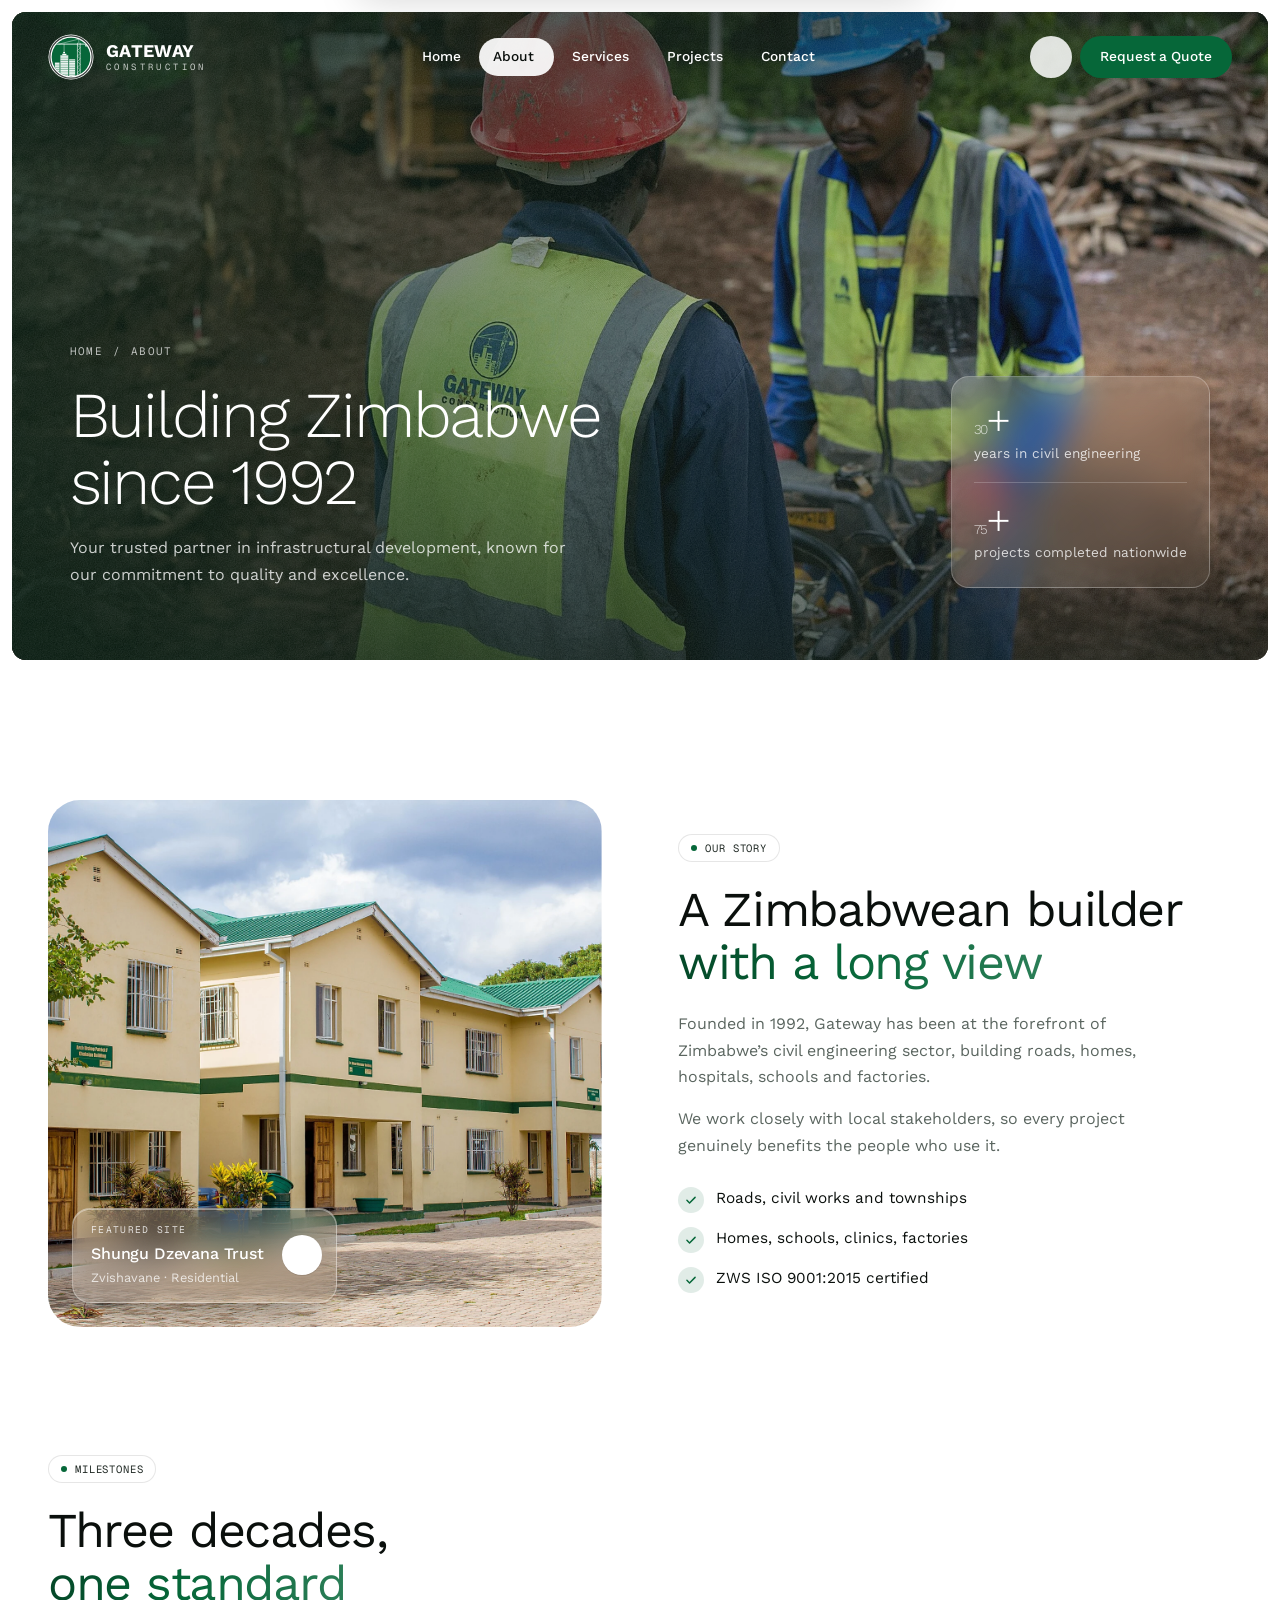
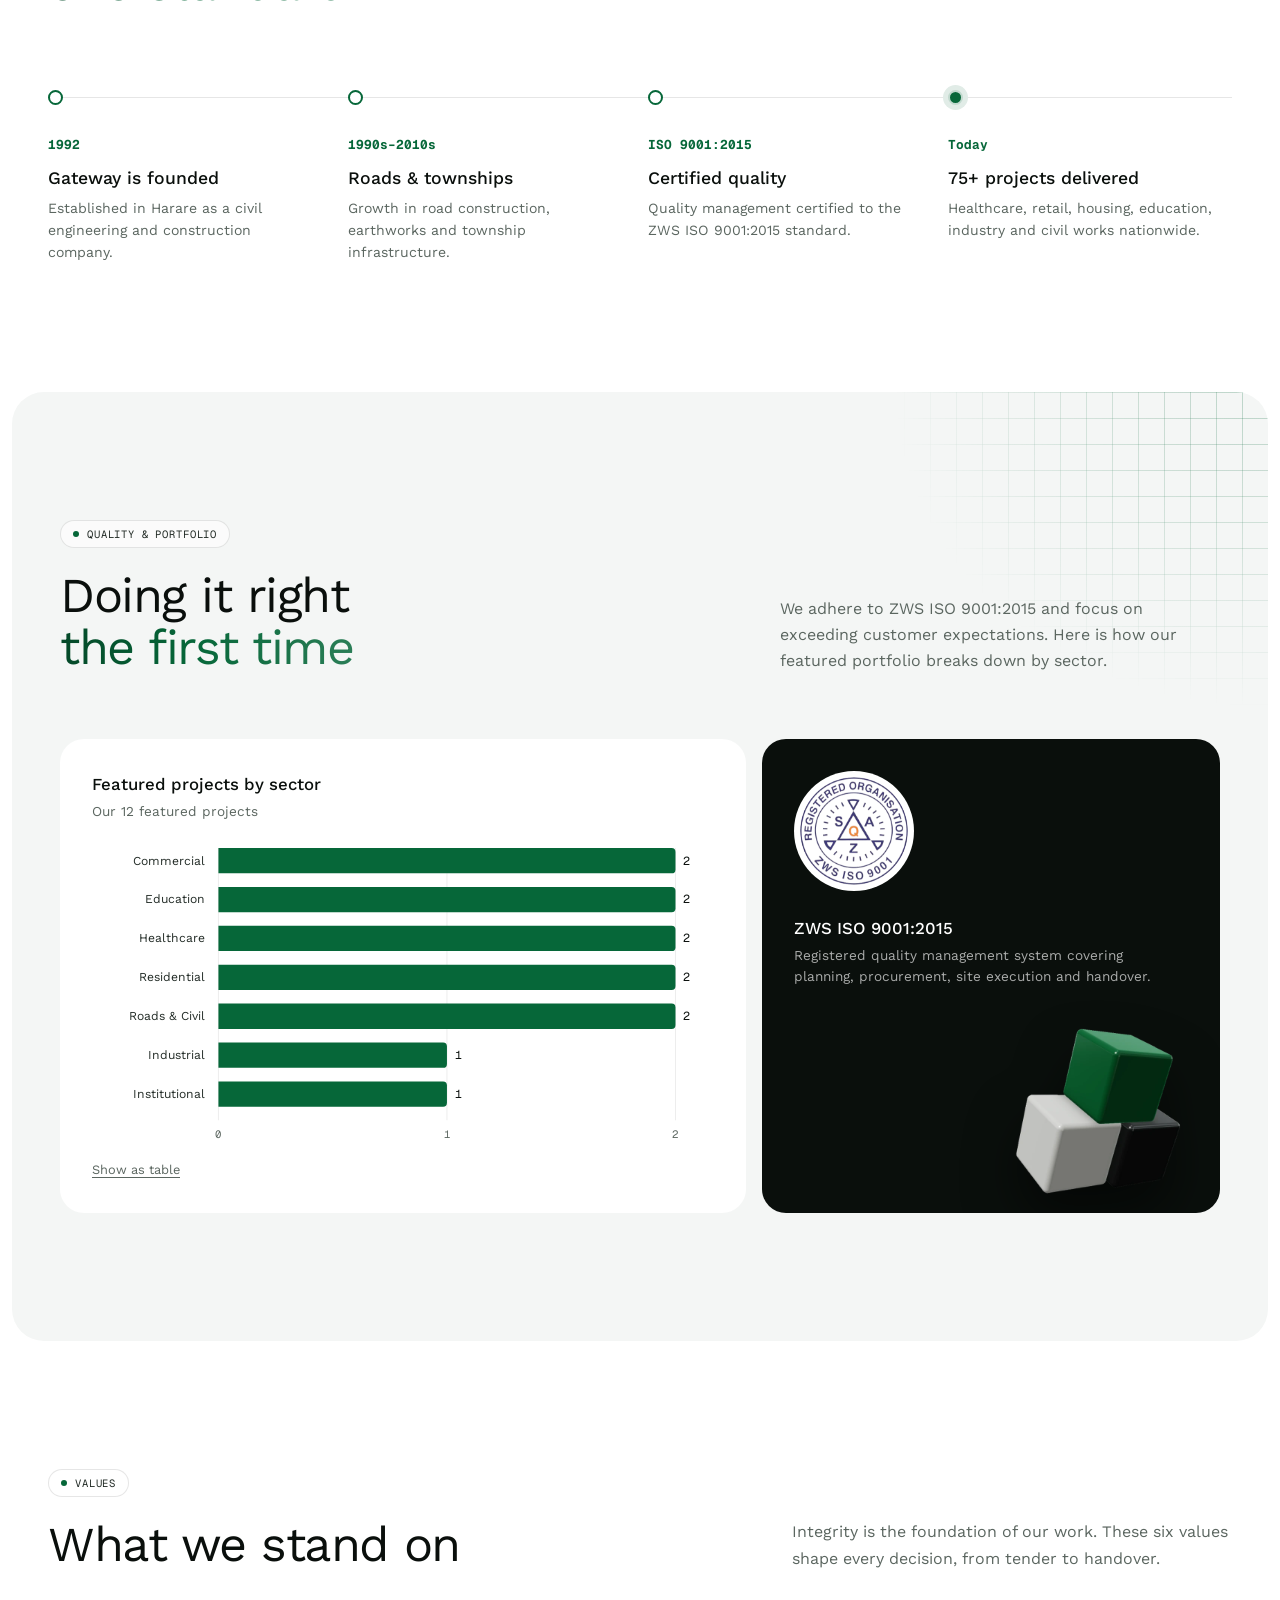
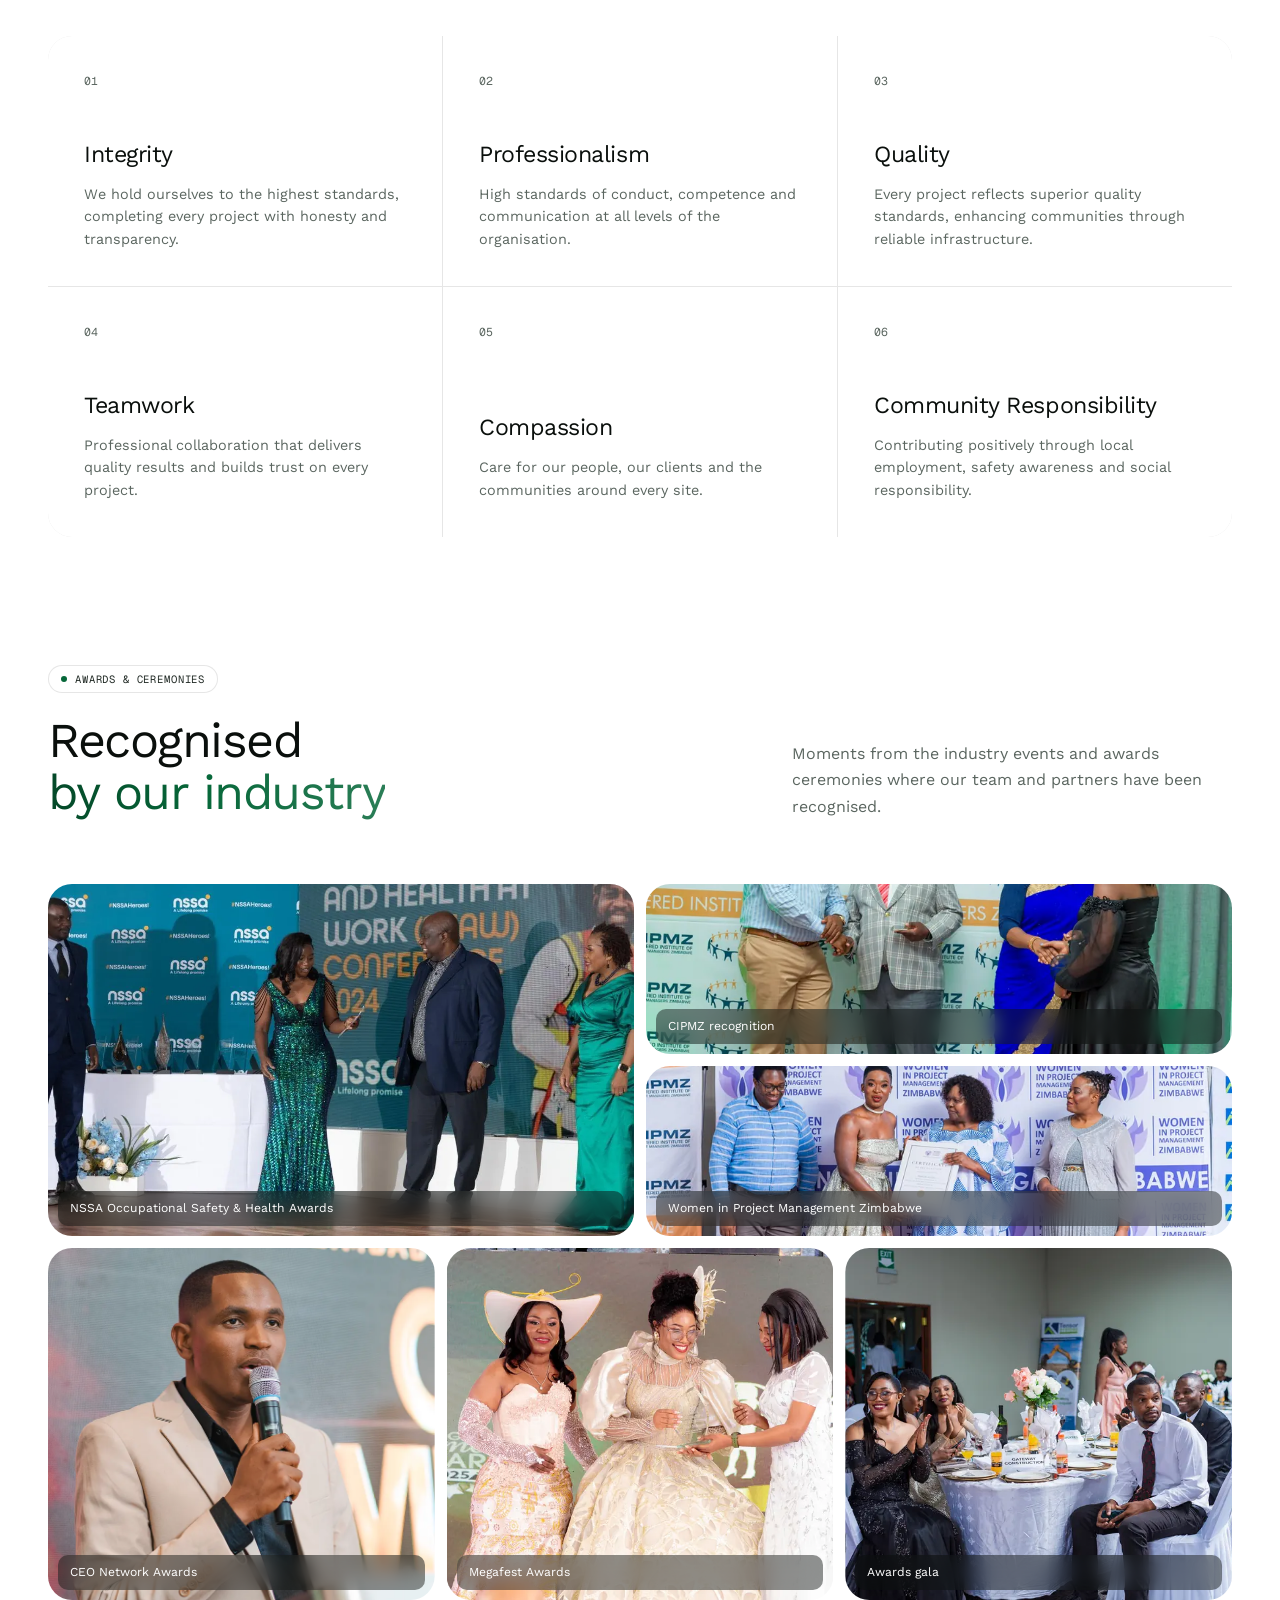
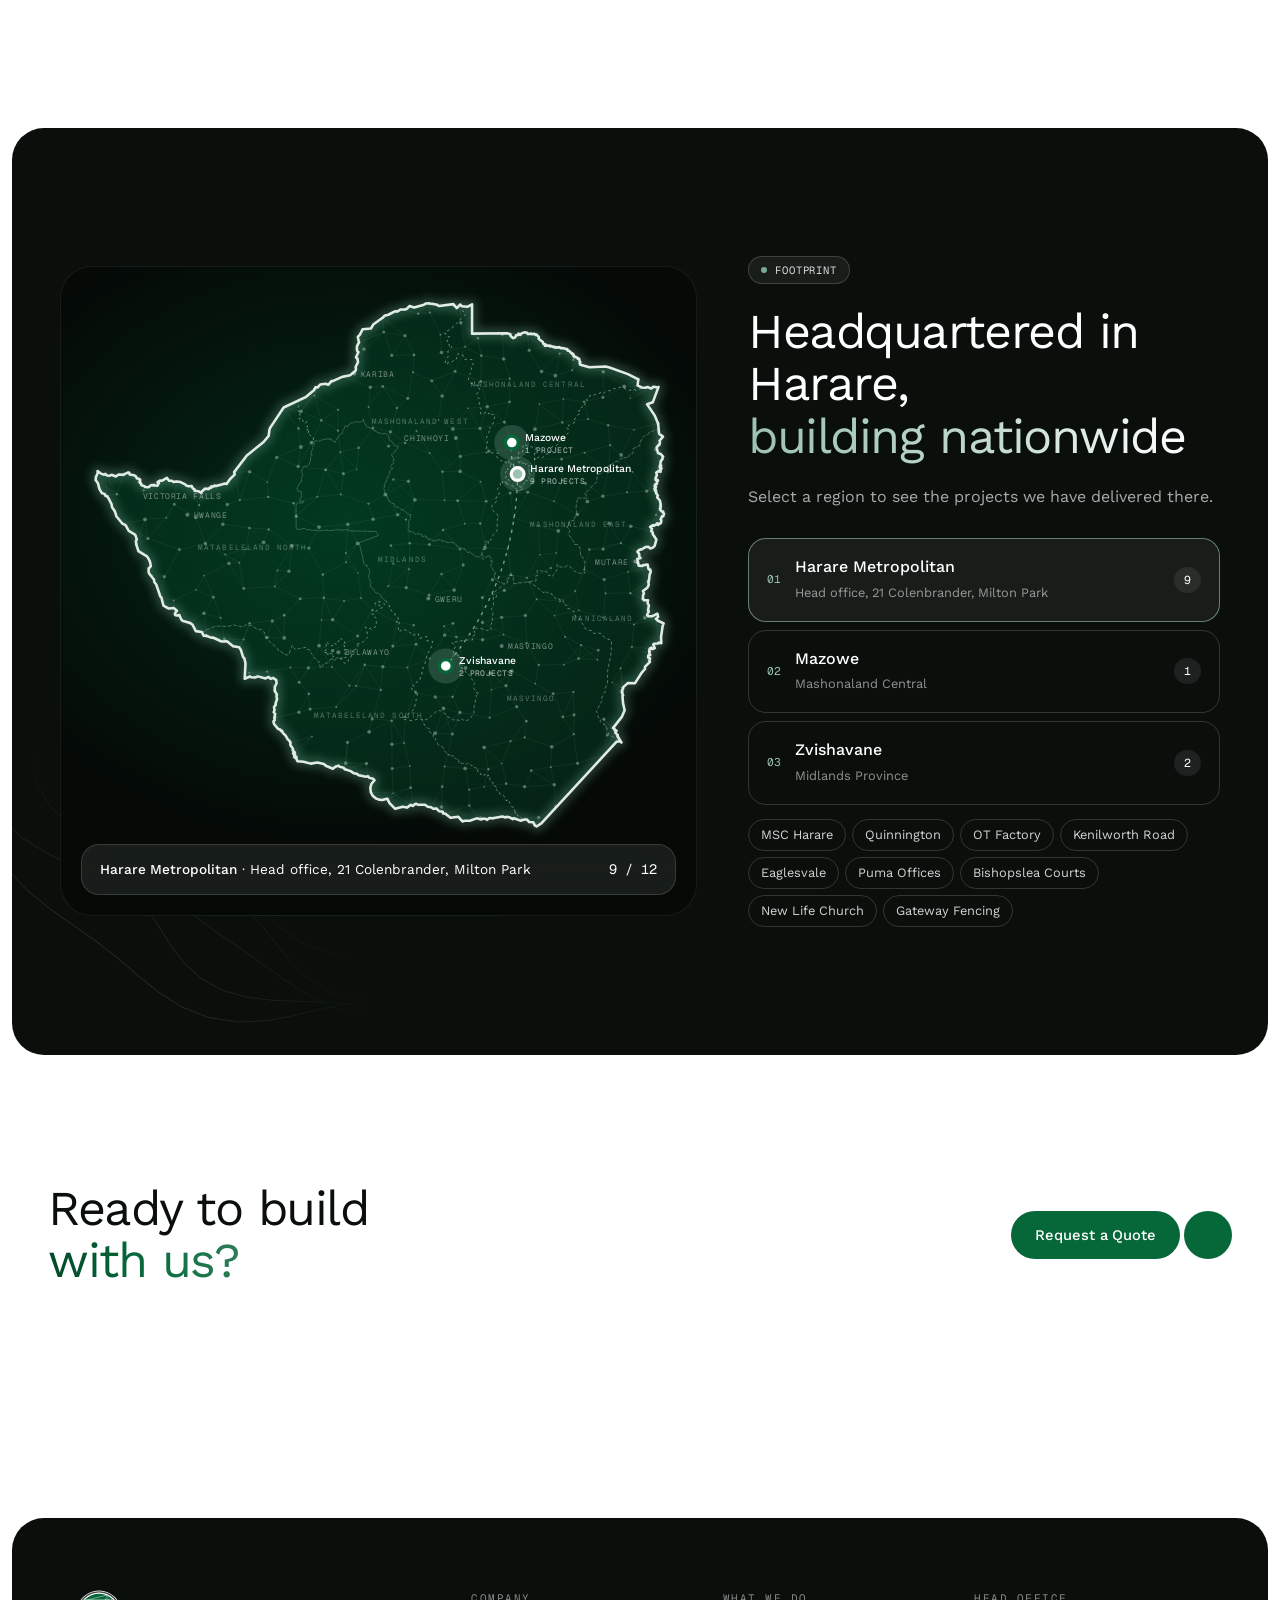
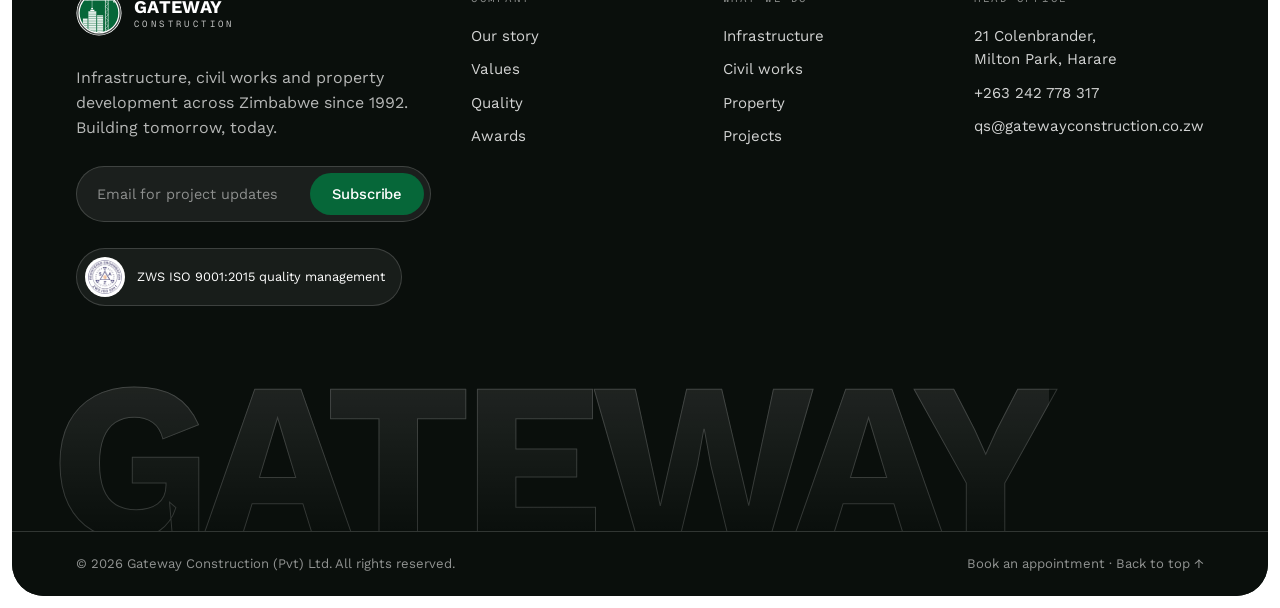
==== commit 06b4aa20: "Version CSS and JS links by content hash Render's edge caches static files for 5 minutes, so a deplo" ====
--- a/about.html
+++ b/about.html
@@ -14,7 +14,7 @@
 <link rel="preconnect" href="https://fonts.gstatic.com" crossorigin>
 <link href="https://fonts.googleapis.com/css2?family=Geist+Mono:wght@400;500&family=Work+Sans:wght@300;400;500;600;700&display=swap" rel="stylesheet">
 <link rel="stylesheet" href="https://cdn.jsdelivr.net/npm/@phosphor-icons/web@2.1.1/src/duotone/style.css">
-<link rel="stylesheet" href="assets/css/style.css">
+<link rel="stylesheet" href="assets/css/style.css?v=998b0941">
 </head>
 <body data-page="about" id="top">
 <a class="skip-link" href="#main">Skip to content</a>
@@ -279,9 +279,9 @@
 </div>
 <div class="cursor-dot" aria-hidden="true">Drag</div>
 
-<script src="assets/js/data.js"></script>
-<script src="assets/js/zim-geo.js"></script>
-<script src="assets/js/main.js"></script>
+<script src="assets/js/data.js?v=ccf55186"></script>
+<script src="assets/js/zim-geo.js?v=8aa5e702"></script>
+<script src="assets/js/main.js?v=a7aad390"></script>
 </body>
 </html>
 
--- a/assets/css/style.css
+++ b/assets/css/style.css
@@ -1184,3 +1184,41 @@
   .hero h1, .page-hero h1 { text-shadow: 0 2px 24px rgba(2,26,14,.45); }
   .hero-sub, .page-hero .lede { text-shadow: 0 1px 12px rgba(2,26,14,.6); }
 }
+
+/* map section: grid children may shrink (the nowrap chip row must never widen the column) */
+.map-wrap > * { min-width: 0; }
+.map-glass .mg-text { min-width: 0; }
+.map-glass .sep { font-style: normal; }
+.map-glass [data-map-count] { flex: none; }
+@media (max-width: 1024px) {
+  .map-wrap { grid-template-columns: minmax(0, 1fr); }
+}
+/* mobile map: its own design. The bar sits under the map, pins are larger,
+   and pin names move to the region list. SVG sizes are in viewBox units (about 0.45x on a phone). */
+@media (max-width: 640px) {
+  .map-card { aspect-ratio: auto; display: flex; flex-direction: column; border-radius: var(--radius-lg); }
+  .map-card [data-map] { height: auto !important; display: flex; flex-direction: column; }
+  .map-card svg { height: auto; margin-bottom: -40px; }
+  .map-card .outline { stroke-width: 5; }
+  .map-card .outline-glow { stroke-width: 18; }
+  .map-card .provinces path { stroke-width: 1.8; stroke-dasharray: 5 6; }
+  .map-card .prov-labels text { font-size: 17px; letter-spacing: .06em; fill: rgba(193,217,206,.5); }
+  .map-card .city text { font-size: 19px; letter-spacing: .02em; fill: rgba(255,255,255,.6); }
+  .map-card .city circle { r: 4.5; }
+  .map-card .mesh line { stroke-width: 1.1; }
+  .map-card .route { stroke-width: 3; stroke-dasharray: 7 9; }
+  .pin text { display: none; }
+  .pin .core { r: 13; stroke-width: 7; }
+  .pin .halo { r: 34; }
+  .pin.is-active .core { r: 16; }
+  .map-glass { position: relative; inset: auto; margin: 0 10px 10px; padding: 12px 14px; font-size: .8rem; }
+  .map-glass .mg-text { display: grid; gap: 2px; }
+  .map-glass .sep { display: none; }
+  .map-glass .mg-note { color: rgba(255,255,255,.62); font-size: .74rem; white-space: nowrap; overflow: hidden; text-overflow: ellipsis; }
+  .map-glass [data-map-count] { font-size: .72rem; padding: 4px 10px; border-radius: var(--pill); background: rgba(255,255,255,.1); }
+  .map-wrap { gap: 28px; }
+  .map-list button { grid-template-columns: auto minmax(0, 1fr) auto; gap: 12px; }
+  .map-list small { display: block; white-space: nowrap; overflow: hidden; text-overflow: ellipsis; }
+  .map-detail { margin-top: 12px; min-height: 0; }
+}
+@media (max-width: 640px) { .map-card .city--minor text { display: none; } }
